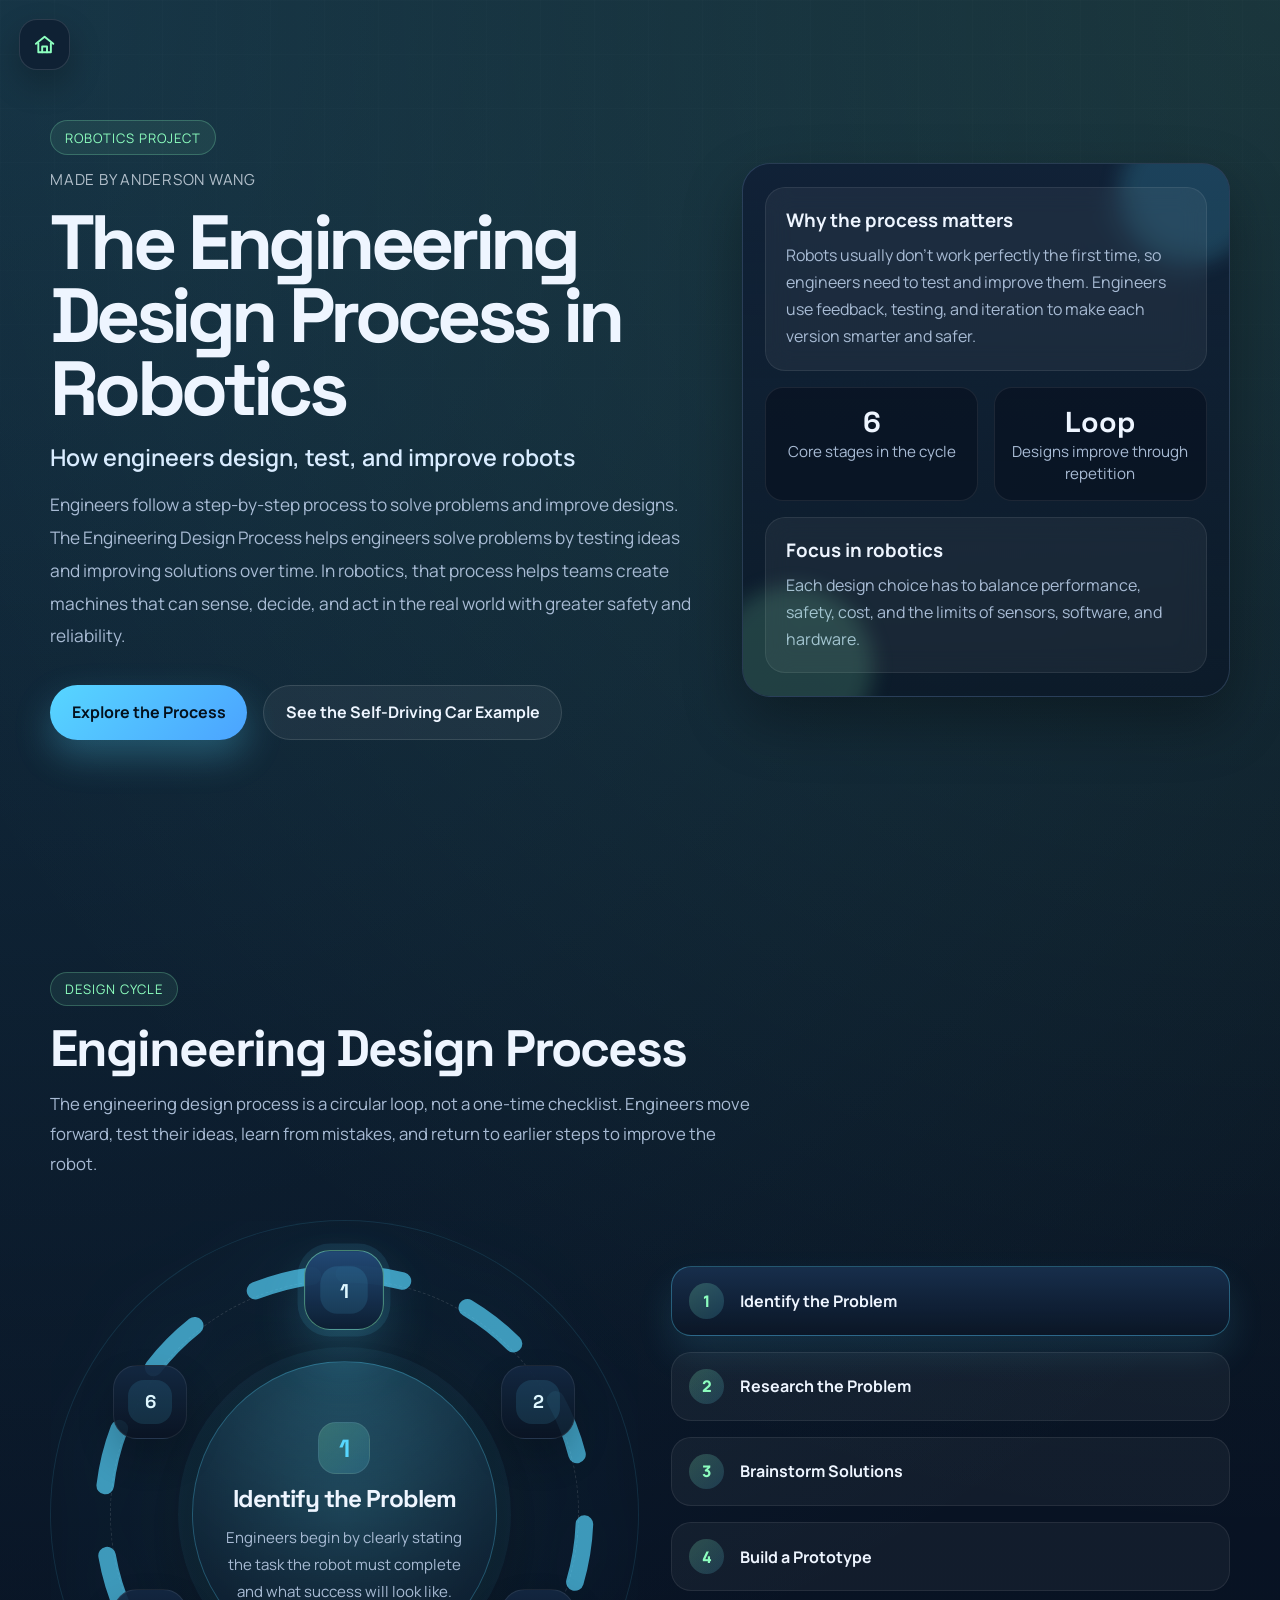
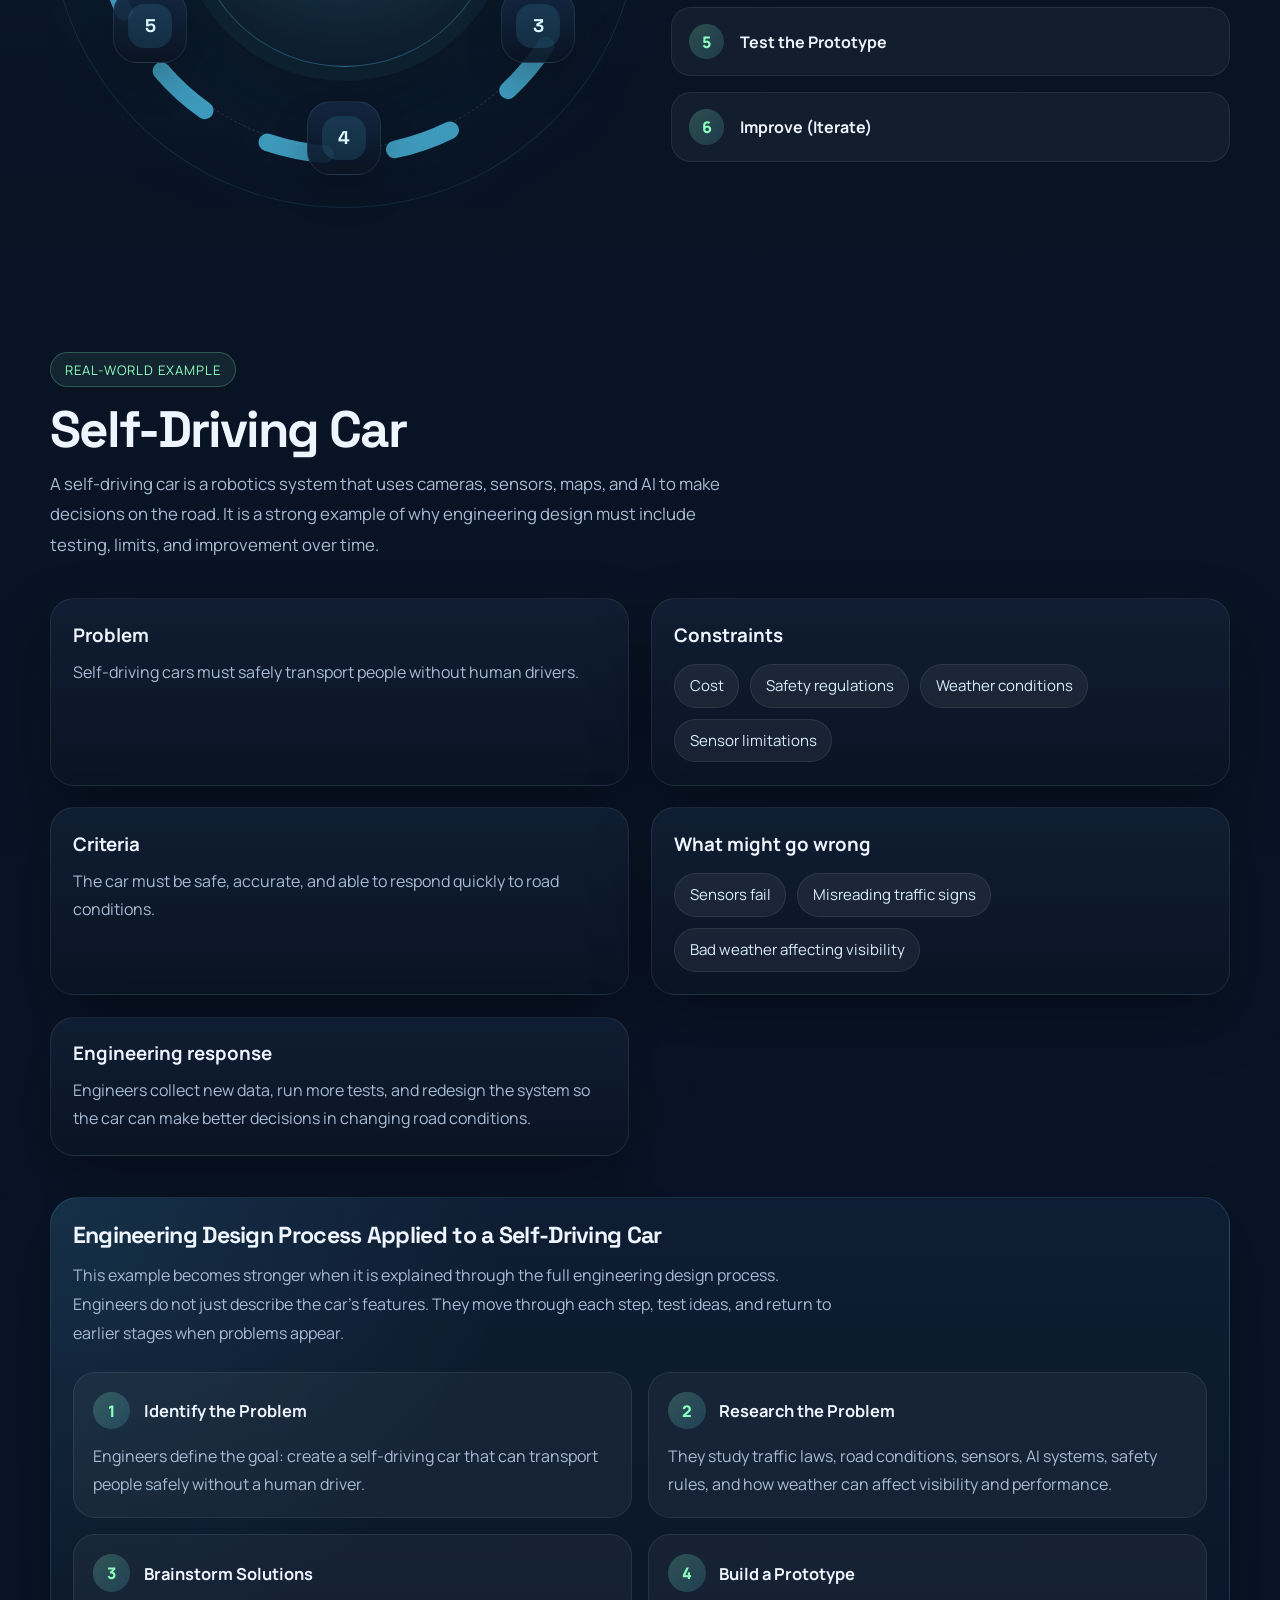
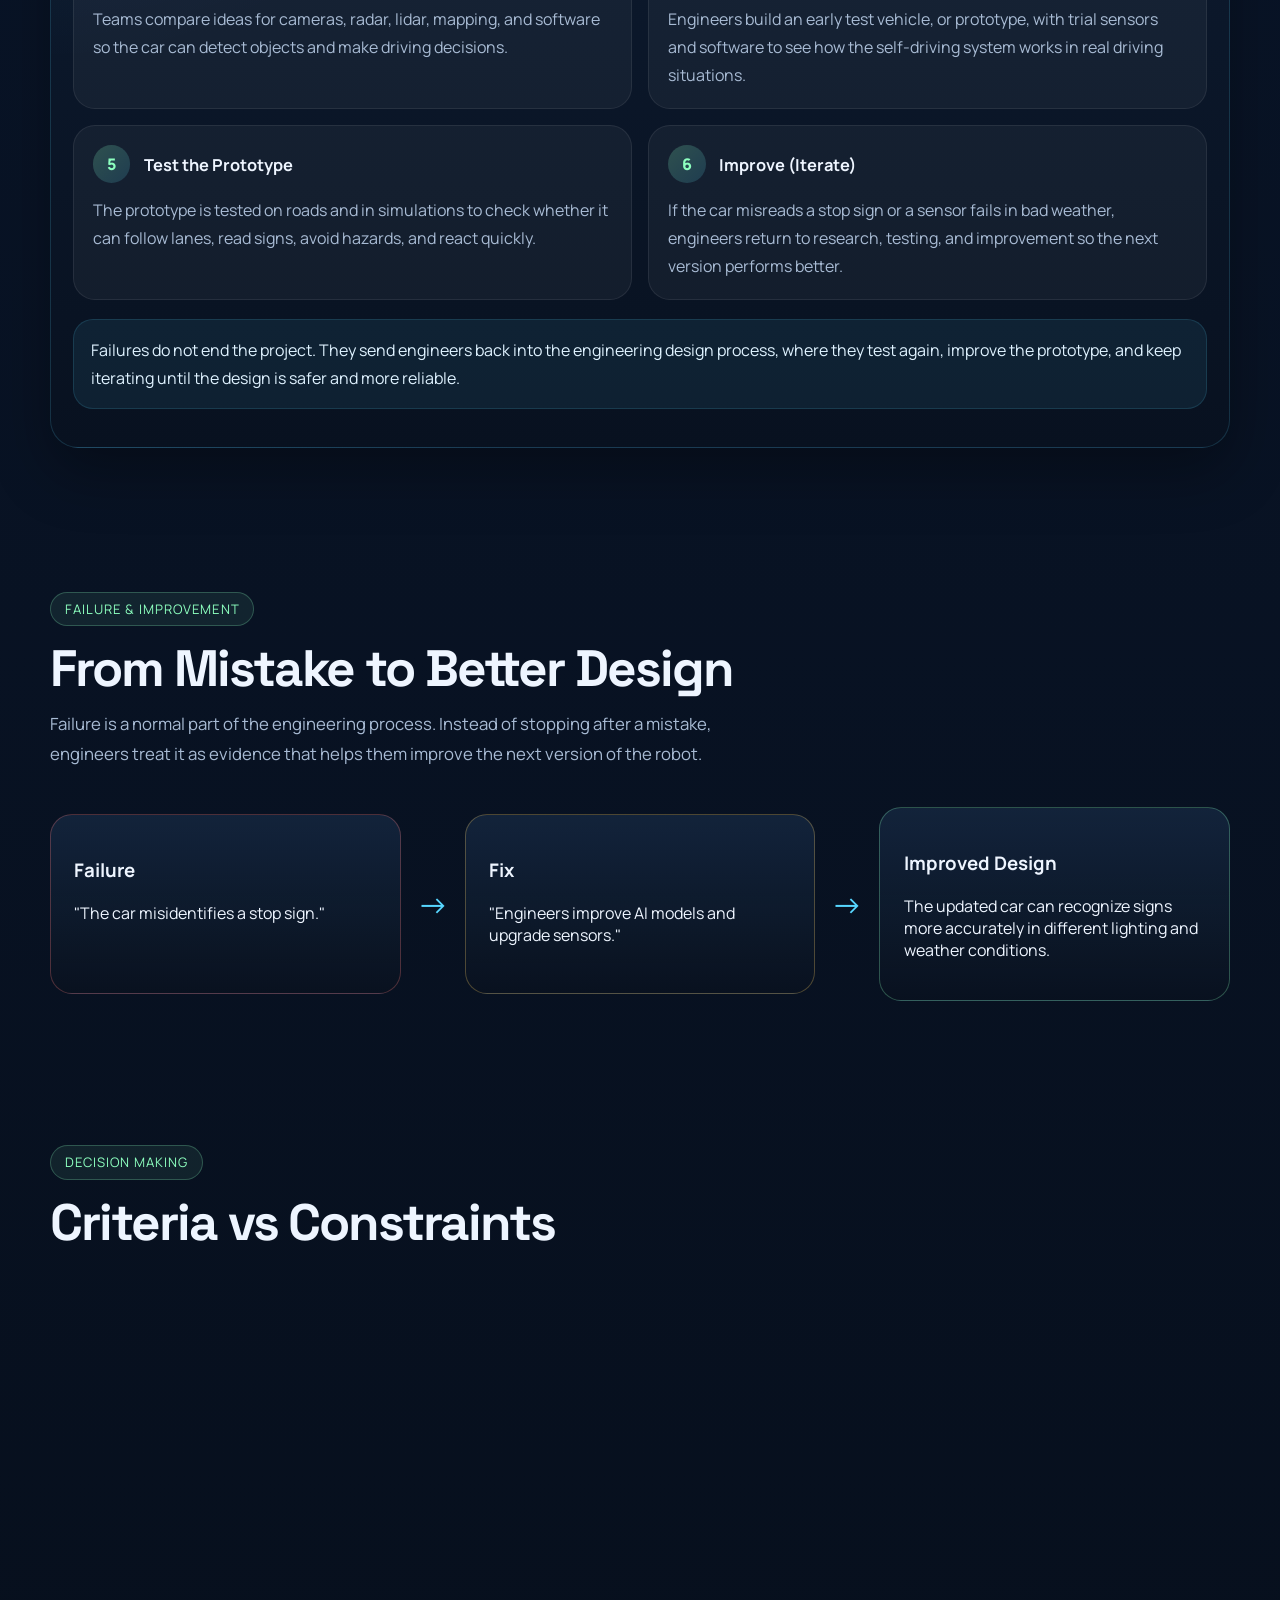
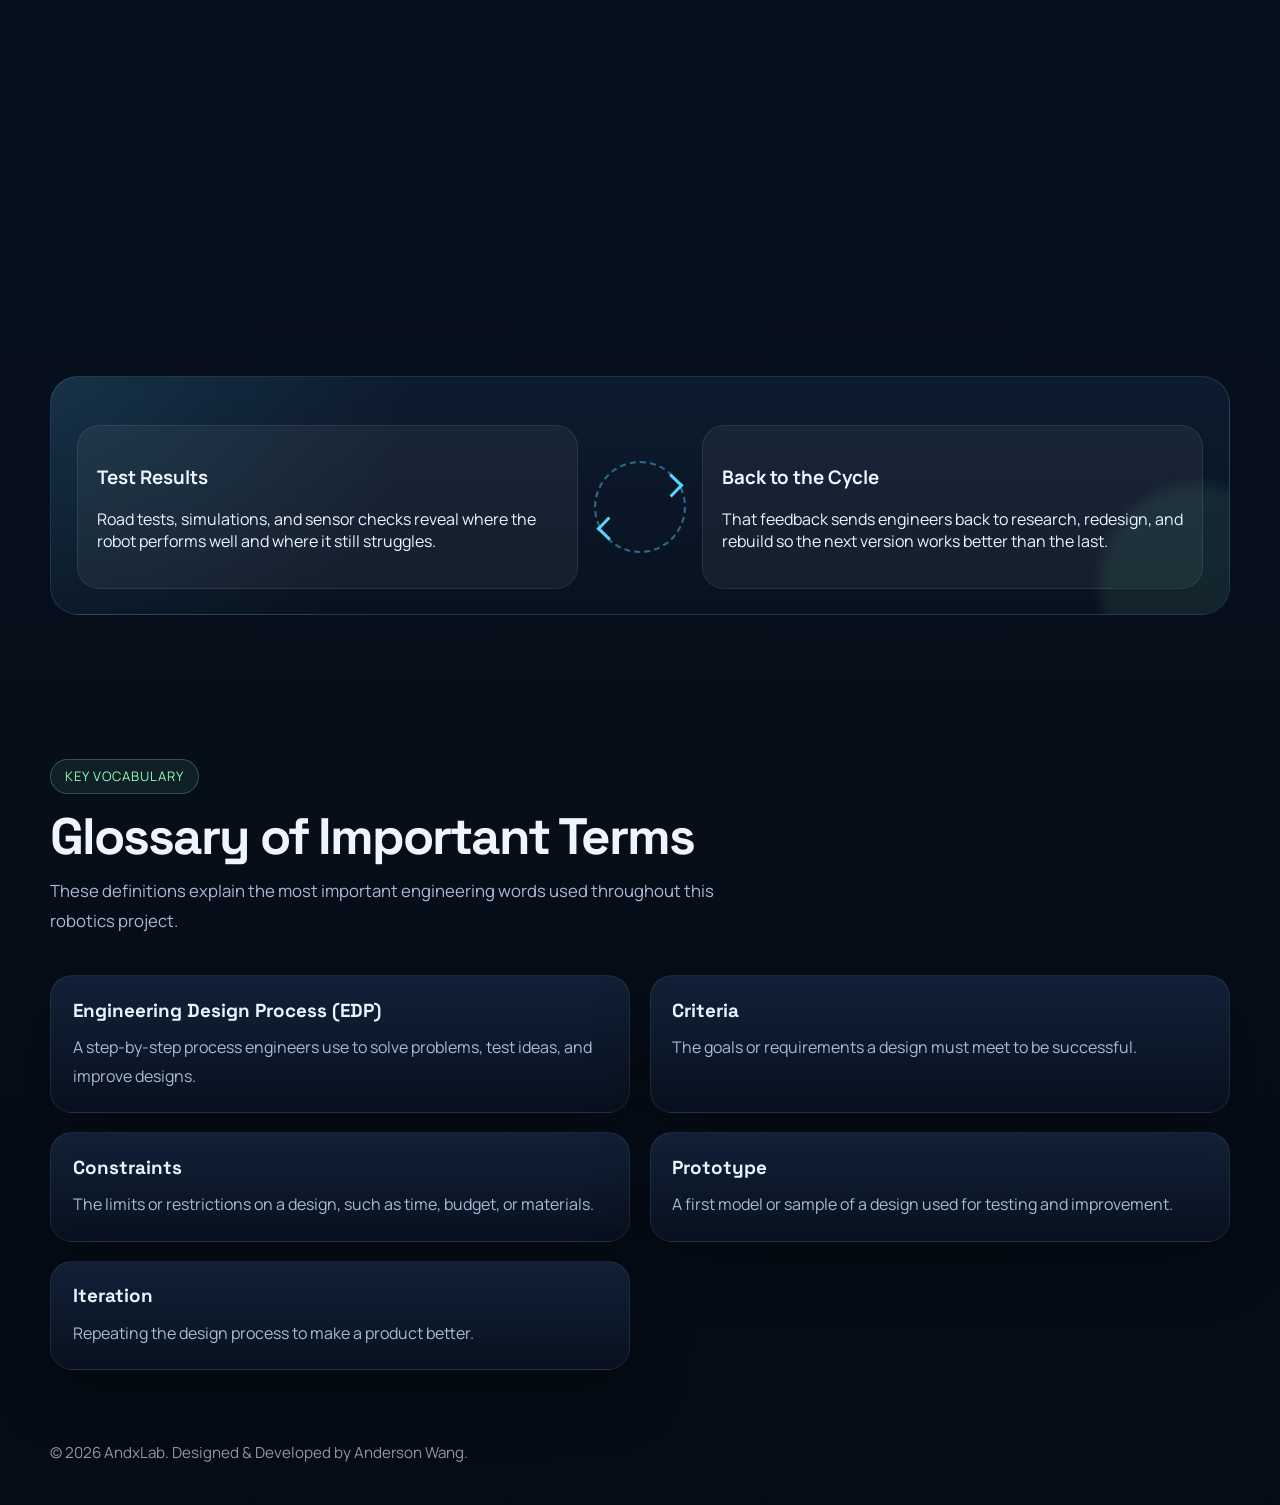
==== edp.html @ 1d2cc7db "Robotics Edp v1 without second page" ====
<!doctype html>
<html lang="en">
  <head>
    <meta charset="UTF-8" />
    <meta name="viewport" content="width=device-width, initial-scale=1.0" />
    <title>The Engineering Design Process in Robotics</title>
    <link rel="preconnect" href="https://fonts.googleapis.com" />
    <link rel="preconnect" href="https://fonts.gstatic.com" crossorigin />
    <link
      href="https://fonts.googleapis.com/css2?family=Manrope:wght@400;500;600;700;800&family=Space+Grotesk:wght@500;700&display=swap"
      rel="stylesheet"
    />
    <link rel="stylesheet" href="style.css" />

  </head>
  <body>
    <a class="page-home-button" href="index.html" aria-label="Back to homepage">
      <svg viewBox="0 0 24 24" aria-hidden="true">
        <path d="M3 11.2 12 4l9 7.2" />
        <path d="M5.5 10.5V20h13v-9.5" />
        <path d="M9.5 20v-6h5v6" />
      </svg>
    </a>

    <div class="cursor-reticle" aria-hidden="true">
      <svg viewBox="0 0 84 84">
        <path class="reticle-shape" d="M25 11 L14 19 L14 31" />
        <path class="reticle-shape" d="M59 11 L70 19 L70 31" />
        <path class="reticle-shape" d="M25 73 L14 65 L14 53" />
        <path class="reticle-shape" d="M59 73 L70 65 L70 53" />
        <circle class="reticle-dot" cx="42" cy="42" r="3.5" />
      </svg>
    </div>
    <div
      class="particle-overlay"
      id="particle-overlay"
      aria-hidden="true"
    ></div>
    <main>
      <section class="hero">
        <div class="hero-grid">
          <div class="hero-copy reveal">
            <span class="section-tag">Robotics Project</span>
            <span class="hero-credit">Made by Anderson Wang</span>
            <h1 class="hero-title">
              The Engineering Design Process in Robotics
            </h1>
            <div class="hero-subtitle">
              How engineers design, test, and improve robots
            </div>
            <p>
              Engineers follow a step-by-step process to solve problems and
              improve designs. The Engineering Design Process helps engineers
              solve problems by testing ideas and improving solutions over time.
              In robotics, that process helps teams create machines that can
              sense, decide, and act in the real world with greater safety and
              reliability.
            </p>
            <div class="hero-actions">
              <a class="button button-primary" href="#process"
                >Explore the Process</a
              >
              <a class="button button-secondary" href="#example"
                >See the Self-Driving Car Example</a
              >
            </div>
          </div>

          <div class="hero-panel reveal">
            <div class="mini-dashboard">
              <div class="dashboard-card">
                <h3>Why the process matters</h3>
                <p>
                  Robots usually don't work perfectly the first time, so
                  engineers need to test and improve them. Engineers use
                  feedback, testing, and iteration to make each version smarter
                  and safer.
                </p>
              </div>
              <div class="dashboard-metrics">
                <div class="metric">
                  <strong>6</strong>
                  <span>Core stages in the cycle</span>
                </div>
                <div class="metric">
                  <strong>Loop</strong>
                  <span>Designs improve through repetition</span>
                </div>
              </div>
              <div class="dashboard-card">
                <h3>Focus in robotics</h3>
                <p>
                  Each design choice has to balance performance, safety, cost,
                  and the limits of sensors, software, and hardware.
                </p>
              </div>
            </div>
          </div>
        </div>
      </section>

      <section id="process">
        <span class="section-tag reveal">Design Cycle</span>
        <h2 class="section-heading reveal">Engineering Design Process</h2>
        <p class="section-copy reveal">
          The engineering design process is a circular loop, not a one-time
          checklist. Engineers move forward, test their ideas, learn from
          mistakes, and return to earlier steps to improve the robot.
        </p>

        <div class="process-layout">
          <div class="cycle-shell reveal">
            <svg class="loop-svg" viewBox="0 0 100 100" aria-hidden="true">
              <path d="M50,9 A41,41 0 1,1 49.9,9"></path>
            </svg>

            <div class="cycle-center">
              <div class="cycle-center-content">
                <div class="center-step-num" id="center-step-num">1</div>
                <h3 class="center-step-title" id="center-step-title">
                  Identify the Problem
                </h3>
                <p class="center-step-copy" id="center-step-copy">
                  Engineers begin by clearly stating the task the robot must
                  complete and what success will look like.
                </p>
              </div>
            </div>

            <article
              class="cycle-step active"
              data-step-orbit="1"
              style="--angle: 0deg"
            >
              <div class="icon">1</div>
            </article>

            <article
              class="cycle-step"
              data-step-orbit="2"
              style="--angle: 60deg"
            >
              <div class="icon">2</div>
            </article>

            <article
              class="cycle-step"
              data-step-orbit="3"
              style="--angle: 120deg"
            >
              <div class="icon">3</div>
            </article>

            <article
              class="cycle-step"
              data-step-orbit="4"
              style="--angle: 180deg"
            >
              <div class="icon">4</div>
            </article>

            <article
              class="cycle-step"
              data-step-orbit="5"
              style="--angle: 240deg"
            >
              <div class="icon">5</div>
            </article>

            <article
              class="cycle-step"
              data-step-orbit="6"
              style="--angle: 300deg"
            >
              <div class="icon">6</div>
            </article>
          </div>

          <div class="step-list">
            <button class="step-row reveal active" type="button" data-step="1">
              <div class="step-number">1</div>
              <div>
                <h4>Identify the Problem</h4>
              </div>
            </button>
            <button class="step-row reveal" type="button" data-step="2">
              <div class="step-number">2</div>
              <div>
                <h4>Research the Problem</h4>
              </div>
            </button>
            <button class="step-row reveal" type="button" data-step="3">
              <div class="step-number">3</div>
              <div>
                <h4>Brainstorm Solutions</h4>
              </div>
            </button>
            <button class="step-row reveal" type="button" data-step="4">
              <div class="step-number">4</div>
              <div>
                <h4>Build a Prototype</h4>
              </div>
            </button>
            <button class="step-row reveal" type="button" data-step="5">
              <div class="step-number">5</div>
              <div>
                <h4>Test the Prototype</h4>
              </div>
            </button>
            <button class="step-row reveal" type="button" data-step="6">
              <div class="step-number">6</div>
              <div>
                <h4>Improve (Iterate)</h4>
              </div>
            </button>
          </div>
        </div>
      </section>

      <section id="example">
        <span class="section-tag reveal">Real-World Example</span>
        <h2 class="section-heading reveal">Self-Driving Car</h2>
        <p class="section-copy reveal">
          A self-driving car is a robotics system that uses cameras, sensors,
          maps, and AI to make decisions on the road. It is a strong example of
          why engineering design must include testing, limits, and improvement
          over time.
        </p>

        <div class="cards-grid">
          <article class="card reveal">
            <h3>Problem</h3>
            <p>
              Self-driving cars must safely transport people without human
              drivers.
            </p>
          </article>

          <article class="card reveal">
            <h3>Constraints</h3>
            <div class="chip-list">
              <span class="chip">Cost</span>
              <span class="chip">Safety regulations</span>
              <span class="chip">Weather conditions</span>
              <span class="chip">Sensor limitations</span>
            </div>
          </article>

          <article class="card reveal">
            <h3>Criteria</h3>
            <p>
              The car must be safe, accurate, and able to respond quickly to
              road conditions.
            </p>
          </article>

          <article class="card reveal">
            <h3>What might go wrong</h3>
            <div class="chip-list">
              <span class="chip">Sensors fail</span>
              <span class="chip">Misreading traffic signs</span>
              <span class="chip">Bad weather affecting visibility</span>
            </div>
          </article>

          <article class="card reveal">
            <h3>Engineering response</h3>
            <p>
              Engineers collect new data, run more tests, and redesign the
              system so the car can make better decisions in changing road
              conditions.
            </p>
          </article>
        </div>

        <div class="applied-process reveal">
          <div class="applied-process-header">
            <h3>Engineering Design Process Applied to a Self-Driving Car</h3>
            <p>
              This example becomes stronger when it is explained through the
              full engineering design process. Engineers do not just describe
              the car's features. They move through each step, test ideas, and
              return to earlier stages when problems appear.
            </p>
          </div>

          <div class="applied-grid">
            <article class="applied-step reveal">
              <div class="applied-step-top">
                <span class="applied-step-number">1</span>
                <h4>Identify the Problem</h4>
              </div>
              <p>
                Engineers define the goal: create a self-driving car that can
                transport people safely without a human driver.
              </p>
            </article>

            <article class="applied-step reveal">
              <div class="applied-step-top">
                <span class="applied-step-number">2</span>
                <h4>Research the Problem</h4>
              </div>
              <p>
                They study traffic laws, road conditions, sensors, AI systems,
                safety rules, and how weather can affect visibility and
                performance.
              </p>
            </article>

            <article class="applied-step reveal">
              <div class="applied-step-top">
                <span class="applied-step-number">3</span>
                <h4>Brainstorm Solutions</h4>
              </div>
              <p>
                Teams compare ideas for cameras, radar, lidar, mapping, and
                software so the car can detect objects and make driving
                decisions.
              </p>
            </article>

            <article class="applied-step reveal">
              <div class="applied-step-top">
                <span class="applied-step-number">4</span>
                <h4>Build a Prototype</h4>
              </div>
              <p>
                Engineers build an early test vehicle, or prototype, with trial
                sensors and software to see how the self-driving system works in
                real driving situations.
              </p>
            </article>

            <article class="applied-step reveal">
              <div class="applied-step-top">
                <span class="applied-step-number">5</span>
                <h4>Test the Prototype</h4>
              </div>
              <p>
                The prototype is tested on roads and in simulations to check
                whether it can follow lanes, read signs, avoid hazards, and
                react quickly.
              </p>
            </article>

            <article class="applied-step reveal">
              <div class="applied-step-top">
                <span class="applied-step-number">6</span>
                <h4>Improve (Iterate)</h4>
              </div>
              <p>
                If the car misreads a stop sign or a sensor fails in bad
                weather, engineers return to research, testing, and improvement
                so the next version performs better.
              </p>
            </article>
          </div>

          <p class="applied-note reveal">
            Failures do not end the project. They send engineers back into the
            engineering design process, where they test again, improve the
            prototype, and keep iterating until the design is safer and more
            reliable.
          </p>
        </div>
      </section>

      <section id="failure">
        <span class="section-tag reveal">Failure & Improvement</span>
        <h2 class="section-heading reveal">From Mistake to Better Design</h2>
        <p class="section-copy reveal">
          Failure is a normal part of the engineering process. Instead of
          stopping after a mistake, engineers treat it as evidence that helps
          them improve the next version of the robot.
        </p>

        <div class="flow-wrapper">
          <article class="flow-card failure reveal">
            <h3>Failure</h3>
            <p>"The car misidentifies a stop sign."</p>
          </article>
          <div class="flow-arrow reveal">&rarr;</div>
          <article class="flow-card fix reveal">
            <h3>Fix</h3>
            <p>"Engineers improve AI models and upgrade sensors."</p>
          </article>
          <div class="flow-arrow reveal">&rarr;</div>
          <article class="flow-card improved reveal">
            <h3>Improved Design</h3>
            <p>
              The updated car can recognize signs more accurately in different
              lighting and weather conditions.
            </p>
          </article>
        </div>
      </section>

      <section id="compare">
        <span class="section-tag reveal">Decision Making</span>
        <h2 class="section-heading reveal">Criteria vs Constraints</h2>
        <p class="section-copy reveal">
          Engineers judge a robotics design in two ways: what it should achieve,
          and what limits it must work within. Both guide the final solution.
        </p>

        <div class="chart reveal">
          <div class="chart-grid">
            <div class="chart-column criteria">
              <h3>Criteria</h3>
              <ul>
                <li>Safe</li>
                <li>Accurate</li>
                <li>Fast response</li>
                <li>Reliable</li>
              </ul>
            </div>
            <div class="chart-column constraints">
              <h3>Constraints</h3>
              <ul>
                <li>Budget</li>
                <li>Time</li>
                <li>Technology limits</li>
                <li>Laws</li>
              </ul>
            </div>
          </div>
        </div>
      </section>

      <section id="feedback">
        <span class="section-tag reveal">Feedback Loop</span>
        <h2 class="section-heading reveal">Iteration Makes Robotics Better</h2>
        <p class="section-copy reveal">
          Engineers repeat the process to improve designs over time. Every test,
          failure, and fix adds information that feeds back into the design
          cycle and leads to a stronger robotics solution.
        </p>

        <div class="feedback-panel reveal">
          <div class="feedback-visual">
            <div class="feedback-box">
              <h3>Test Results</h3>
              <p>
                Road tests, simulations, and sensor checks reveal where the
                robot performs well and where it still struggles.
              </p>
            </div>
            <div class="feedback-loop" aria-hidden="true"></div>
            <div class="feedback-box">
              <h3>Back to the Cycle</h3>
              <p>
                That feedback sends engineers back to research, redesign, and
                rebuild so the next version works better than the last.
              </p>
            </div>
          </div>
        </div>
      </section>

      <section id="vocabulary">
        <span class="section-tag reveal">Key Vocabulary</span>
        <h2 class="section-heading reveal">Glossary of Important Terms</h2>
        <p class="section-copy reveal">
          These definitions explain the most important engineering words used
          throughout this robotics project.
        </p>

        <div class="vocab-grid">
          <article class="vocab-card reveal">
            <h3>Engineering Design Process (EDP)</h3>
            <p>
              A step-by-step process engineers use to solve problems, test
              ideas, and improve designs.
            </p>
          </article>

          <article class="vocab-card reveal">
            <h3>Criteria</h3>
            <p>
              The goals or requirements a design must meet to be successful.
            </p>
          </article>

          <article class="vocab-card reveal">
            <h3>Constraints</h3>
            <p>
              The limits or restrictions on a design, such as time, budget, or
              materials.
            </p>
          </article>

          <article class="vocab-card reveal">
            <h3>Prototype</h3>
            <p>
              A first model or sample of a design used for testing and
              improvement.
            </p>
          </article>

          <article class="vocab-card reveal">
            <h3>Iteration</h3>
            <p>Repeating the design process to make a product better.</p>
          </article>
        </div>
      </section>
    </main>

    <footer class="reveal">
      &copy; 2026 AndxLab. Designed & Developed by Anderson Wang.
    </footer>

    <script src="script.js"></script>

  </body>
</html>
---- style.css ----
:root {
  --bg: #07111f;
  --bg-soft: #0d1a2d;
  --panel: rgba(14, 28, 48, 0.78);
  --panel-strong: rgba(18, 36, 62, 0.94);
  --line: rgba(162, 201, 255, 0.18);
  --text: #eef5ff;
  --muted: #a8bbd4;
  --accent: #57d6ff;
  --accent-2: #8dffbf;
  --accent-3: #ffd166;
  --danger: #ff7b7b;
  --shadow: 0 24px 60px rgba(0, 0, 0, 0.32);
  --radius: 24px;
  --max-width: 1180px;
}

* {
  box-sizing: border-box;
}

html {
  scroll-behavior: smooth;
}

body {
  margin: 0;
  font-family: "Manrope", sans-serif;
  background:
    radial-gradient(
      circle at top left,
      rgba(87, 214, 255, 0.16),
      transparent 28%
    ),
    radial-gradient(
      circle at top right,
      rgba(141, 255, 191, 0.12),
      transparent 24%
    ),
    linear-gradient(180deg, #07111f 0%, #091427 48%, #050c16 100%);
  color: var(--text);
  overflow-x: hidden;
}

@media (pointer: fine) {
  body,
  a,
  button,
  [role="button"] {
    cursor: none;
  }
}

body::before {
  content: "";
  position: fixed;
  inset: 0;
  pointer-events: none;
  background-image:
    linear-gradient(rgba(255, 255, 255, 0.03) 1px, transparent 1px),
    linear-gradient(90deg, rgba(255, 255, 255, 0.03) 1px, transparent 1px);
  background-size: 54px 54px;
  mask-image: linear-gradient(
    180deg,
    rgba(0, 0, 0, 0.4),
    transparent 85%
  );
}

.cursor-reticle {
  position: fixed;
  top: 0;
  left: 0;
  width: 84px;
  height: 84px;
  pointer-events: none;
  z-index: 20;
  opacity: 0;
  transform: translate3d(-50%, -50%, 0) scale(0.9);
  transition:
    opacity 0.2s ease,
    transform 0.16s ease;
  mix-blend-mode: screen;
  will-change: left, top, transform;
}

.cursor-reticle.visible {
  opacity: 0.9;
}

.cursor-reticle.is-clicked {
  transform: translate3d(-50%, -50%, 0) scale(0.68);
}

.cursor-reticle svg {
  width: 100%;
  height: 100%;
  overflow: visible;
  animation: slowSpin 6.5s linear infinite;
  filter: drop-shadow(0 0 10px rgba(87, 214, 255, 0.28));
}

.cursor-reticle .reticle-shape {
  stroke: rgba(238, 245, 255, 0.9);
  stroke-width: 4;
  fill: none;
  stroke-linecap: square;
}

.cursor-reticle .reticle-dot {
  fill: var(--accent);
}

a {
  color: inherit;
  text-decoration: none;
}

main {
  position: relative;
  z-index: 1;
}

.page-home-button {
  position: fixed;
  top: 1.2rem;
  left: 1.2rem;
  z-index: 15;
  display: grid;
  width: 3.2rem;
  height: 3.2rem;
  place-items: center;
  border: 1px solid rgba(255, 255, 255, 0.12);
  border-radius: 18px;
  background: rgba(14, 28, 48, 0.76);
  box-shadow: 0 14px 32px rgba(0, 0, 0, 0.24);
  backdrop-filter: blur(14px);
  transition:
    transform 0.25s ease,
    border-color 0.25s ease,
    background 0.25s ease;
}

.page-home-button:hover {
  transform: translateY(-3px);
  border-color: rgba(141, 255, 191, 0.34);
  background: rgba(18, 36, 62, 0.92);
}

.page-home-button svg {
  width: 1.45rem;
  height: 1.45rem;
  fill: none;
  stroke: var(--accent-2);
  stroke-width: 2;
  stroke-linecap: round;
  stroke-linejoin: round;
}

section {
  width: min(calc(100% - 2rem), var(--max-width));
  margin: 0 auto;
  padding: 4.5rem 0;
}

.section-tag {
  display: inline-flex;
  align-items: center;
  gap: 0.5rem;
  padding: 0.45rem 0.85rem;
  border: 1px solid rgba(141, 255, 191, 0.24);
  border-radius: 999px;
  color: var(--accent-2);
  font-size: 0.82rem;
  letter-spacing: 0.08em;
  text-transform: uppercase;
  background: rgba(141, 255, 191, 0.08);
}

.hero-credit {
  display: block;
  margin-top: 0.9rem;
  color: rgba(238, 245, 255, 0.72);
  font-size: 0.95rem;
  letter-spacing: 0.05em;
  text-transform: uppercase;
}

.section-heading {
  margin: 1rem 0 0.8rem;
  font-family: "Space Grotesk", sans-serif;
  font-size: clamp(2rem, 4vw, 3.6rem);
  line-height: 1.05;
  letter-spacing: -0.04em;
}

.section-copy {
  max-width: 700px;
  margin: 0;
  color: var(--muted);
  font-size: 1.05rem;
  line-height: 1.8;
}

.hero {
  min-height: 100vh;
  display: grid;
  align-items: center;
  padding-top: 2rem;
}

.hero-grid {
  display: grid;
  grid-template-columns: 1.15fr 0.85fr;
  gap: 2rem;
  align-items: center;
}

.hero-copy p {
  margin: 1rem 0 0;
  max-width: 660px;
  color: var(--muted);
  font-size: 1.08rem;
  line-height: 1.9;
}

.hero-title {
  margin: 1rem 0 0;
  font-family: "Space Grotesk", sans-serif;
  font-size: clamp(2.8rem, 6vw, 5.7rem);
  line-height: 0.95;
  letter-spacing: -0.06em;
}

.hero-subtitle {
  margin-top: 1rem;
  font-size: clamp(1.1rem, 2vw, 1.45rem);
  color: #d9ecff;
  font-weight: 600;
}

.hero-actions {
  display: flex;
  flex-wrap: wrap;
  gap: 1rem;
  margin-top: 2rem;
}

.button {
  display: inline-flex;
  align-items: center;
  justify-content: center;
  gap: 0.5rem;
  padding: 0.95rem 1.35rem;
  border-radius: 999px;
  font-weight: 700;
  transition:
    transform 0.25s ease,
    box-shadow 0.25s ease,
    background 0.25s ease;
}

.button-primary {
  background: linear-gradient(135deg, var(--accent), #4ba3ff);
  color: #04111d;
  box-shadow: 0 16px 36px rgba(87, 214, 255, 0.28);
}

.button-secondary {
  background: rgba(255, 255, 255, 0.05);
  border: 1px solid rgba(255, 255, 255, 0.12);
  color: var(--text);
}

.button:hover {
  transform: translateY(-3px);
}

.particle-overlay {
  position: fixed;
  inset: 0;
  pointer-events: none;
  overflow: hidden;
  z-index: 18;
}

.mascot-particle {
  position: fixed;
  top: 0;
  left: 0;
  pointer-events: none;
  user-select: none;
  will-change: transform, opacity;
  animation: mascotFall var(--fall-duration, 1800ms) ease-in forwards;
  animation-delay: var(--fall-delay, 0ms);
  filter: drop-shadow(0 6px 12px rgba(0, 0, 0, 0.22));
}

.hero-panel {
  position: relative;
  padding: 1.4rem;
  border-radius: 28px;
  border: 1px solid var(--line);
  background: linear-gradient(
    180deg,
    rgba(16, 32, 54, 0.92),
    rgba(10, 22, 38, 0.72)
  );
  box-shadow: var(--shadow);
  overflow: hidden;
}

.hero-panel::before,
.hero-panel::after {
  content: "";
  position: absolute;
  border-radius: 999px;
  filter: blur(10px);
}

.hero-panel::before {
  top: -40px;
  right: -30px;
  width: 140px;
  height: 140px;
  background: rgba(87, 214, 255, 0.18);
}

.hero-panel::after {
  bottom: -50px;
  left: -30px;
  width: 160px;
  height: 160px;
  background: rgba(141, 255, 191, 0.16);
}

.mini-dashboard {
  position: relative;
  display: grid;
  gap: 1rem;
}

.dashboard-card {
  position: relative;
  padding: 1.2rem;
  border-radius: 20px;
  background: rgba(255, 255, 255, 0.05);
  border: 1px solid rgba(255, 255, 255, 0.08);
  backdrop-filter: blur(12px);
}

.dashboard-card h3,
.dashboard-card p {
  margin: 0;
}

.dashboard-card p {
  margin-top: 0.55rem;
  color: var(--muted);
  line-height: 1.7;
}

.dashboard-metrics {
  display: grid;
  grid-template-columns: repeat(2, minmax(0, 1fr));
  gap: 1rem;
}

.metric {
  padding: 1rem;
  border-radius: 18px;
  background: rgba(9, 18, 32, 0.66);
  border: 1px solid rgba(255, 255, 255, 0.08);
  text-align: center;
}

.metric strong {
  display: block;
  font-size: 1.8rem;
  font-family: "Space Grotesk", sans-serif;
}

.metric span {
  color: var(--muted);
  font-size: 0.95rem;
}

.process-layout {
  display: grid;
  grid-template-columns: 1fr 0.95fr;
  gap: 2rem;
  align-items: center;
  margin-top: 2.5rem;
}

.cycle-shell {
  --orbit-radius: 224px;
  position: relative;
  width: min(100%, 620px);
  aspect-ratio: 1 / 1;
  margin: 0 auto;
  border-radius: 50%;
  border: 1px solid rgba(87, 214, 255, 0.12);
  background:
    radial-gradient(
      circle at center,
      rgba(87, 214, 255, 0.14),
      transparent 34%
    ),
    radial-gradient(
      circle at center,
      rgba(141, 255, 191, 0.08),
      transparent 56%
    );
}

.cycle-shell::before {
  content: "";
  position: absolute;
  inset: 10%;
  border-radius: 50%;
  border: 1px dashed rgba(255, 255, 255, 0.12);
  z-index: 0;
}

.cycle-center {
  position: absolute;
  inset: 24%;
  display: grid;
  place-items: center;
  text-align: center;
  border-radius: 50%;
  padding: 1.45rem 1.15rem;
  background: radial-gradient(
    circle at top,
    rgba(87, 214, 255, 0.24),
    rgba(11, 23, 40, 0.94)
  );
  border: 1px solid rgba(87, 214, 255, 0.28);
  box-shadow:
    0 0 0 14px rgba(87, 214, 255, 0.05),
    0 18px 40px rgba(0, 0, 0, 0.2);
  z-index: 1;
}

.cycle-center-content {
  display: grid;
  justify-items: center;
  gap: 0.7rem;
  max-width: 250px;
  opacity: 1;
  transform: translateY(0);
  transition:
    opacity 0.24s ease,
    transform 0.24s ease;
}

.cycle-center.is-switching .cycle-center-content {
  opacity: 0;
  transform: translateY(8px);
}

.center-step-num {
  display: inline-grid;
  place-items: center;
  width: 3.25rem;
  height: 3.25rem;
  border-radius: 18px;
  background: linear-gradient(
    135deg,
    rgba(141, 255, 191, 0.22),
    rgba(87, 214, 255, 0.18)
  );
  border: 1px solid rgba(255, 255, 255, 0.08);
  color: var(--accent);
  font-family: "Space Grotesk", sans-serif;
  font-size: 1.55rem;
  font-weight: 700;
}

.center-step-title {
  margin: 0;
  font-family: "Space Grotesk", sans-serif;
  font-size: clamp(1.16rem, 1.9vw, 1.62rem);
  line-height: 1.18;
  letter-spacing: -0.04em;
}

.center-step-copy {
  margin: 0;
  color: var(--muted);
  font-size: 0.94rem;
  line-height: 1.78;
}

.cycle-step {
  --angle: 0deg;
  position: absolute;
  top: 50%;
  left: 50%;
  width: 74px;
  height: 74px;
  display: grid;
  place-items: center;
  border-radius: 24px;
  z-index: 2;
  transform: translate(-50%, -50%) rotate(var(--angle))
    translateY(calc(-1 * var(--orbit-radius)))
    rotate(calc(-1 * var(--angle)));
  background: linear-gradient(
    180deg,
    rgba(20, 40, 66, 0.92),
    rgba(10, 20, 35, 0.9)
  );
  border: 1px solid rgba(255, 255, 255, 0.08);
  box-shadow: 0 18px 36px rgba(0, 0, 0, 0.2);
  transition:
    transform 0.3s ease,
    border-color 0.3s ease,
    box-shadow 0.3s ease,
    background 0.3s ease;
}

.cycle-step .icon {
  display: inline-grid;
  place-items: center;
  width: 2.75rem;
  height: 2.75rem;
  border-radius: 16px;
  background: rgba(87, 214, 255, 0.12);
  color: #dff7ff;
  font-family: "Space Grotesk", sans-serif;
  font-size: 1.15rem;
  font-weight: 700;
}

.cycle-step.active {
  border-color: rgba(141, 255, 191, 0.45);
  background: linear-gradient(
    180deg,
    rgba(34, 74, 118, 0.98),
    rgba(13, 31, 52, 0.96)
  );
  box-shadow:
    0 0 0 6px rgba(87, 214, 255, 0.1),
    0 22px 50px rgba(87, 214, 255, 0.2);
  transform: translate(-50%, -50%) rotate(var(--angle))
    translateY(calc(-1 * var(--orbit-radius)))
    rotate(calc(-1 * var(--angle))) scale(1.08);
}

.loop-svg {
  position: absolute;
  inset: 0;
  width: 100%;
  height: 100%;
  pointer-events: none;
  z-index: 0;
}

.loop-svg path {
  fill: none;
  stroke: rgba(87, 214, 255, 0.68);
  stroke-width: 3;
  stroke-linecap: round;
  stroke-dasharray: 10 12;
  animation: dash 12s linear infinite;
  filter: drop-shadow(0 0 8px rgba(87, 214, 255, 0.3));
}

.step-list {
  display: grid;
  gap: 1rem;
}

.step-list .step-row {
  display: grid;
  grid-template-columns: auto 1fr;
  gap: 1rem;
  align-items: center;
  padding: 1rem 1.1rem;
  border-radius: 20px;
  background: rgba(255, 255, 255, 0.045);
  border: 1px solid rgba(255, 255, 255, 0.08);
  width: 100%;
  text-align: left;
  color: inherit;
  cursor: pointer;
  transition:
    transform 0.25s ease,
    border-color 0.25s ease,
    background 0.25s ease,
    box-shadow 0.25s ease;
}

.step-list .step-row:hover {
  transform: translateX(8px);
  border-color: rgba(141, 255, 191, 0.28);
  background: rgba(255, 255, 255, 0.075);
}

.step-list button.step-row {
  font: inherit;
  appearance: none;
  outline: none;
}

.step-list .step-row > div:last-child {
  display: flex;
  align-items: center;
  min-height: 100%;
}

.step-list .step-row.active {
  background: linear-gradient(
    180deg,
    rgba(24, 47, 77, 0.96),
    rgba(11, 22, 38, 0.9)
  );
  border-color: rgba(87, 214, 255, 0.34);
  box-shadow: 0 18px 36px rgba(87, 214, 255, 0.12);
}

.step-number {
  display: inline-grid;
  place-items: center;
  width: 2.2rem;
  height: 2.2rem;
  border-radius: 999px;
  background: linear-gradient(
    135deg,
    rgba(141, 255, 191, 0.22),
    rgba(87, 214, 255, 0.16)
  );
  color: var(--accent-2);
  font-weight: 800;
}

.step-row h4,
.step-row p {
  margin: 0;
}

.step-row p {
  margin-top: 0.35rem;
  color: var(--muted);
  line-height: 1.7;
}

.cards-grid {
  display: grid;
  grid-template-columns: repeat(2, minmax(0, 1fr));
  gap: 1.35rem;
  margin-top: 2.4rem;
}

.card {
  padding: 1.4rem;
  border-radius: var(--radius);
  background: linear-gradient(
    180deg,
    rgba(17, 31, 53, 0.88),
    rgba(10, 20, 35, 0.85)
  );
  border: 1px solid rgba(255, 255, 255, 0.08);
  box-shadow: var(--shadow);
  transition:
    transform 0.3s ease,
    border-color 0.3s ease;
}

.card:hover {
  transform: translateY(-6px);
  border-color: rgba(87, 214, 255, 0.26);
}

.card h3,
.card h4,
.card p {
  margin: 0;
}

.card p {
  color: var(--muted);
  line-height: 1.75;
  margin-top: 0.65rem;
}

.chip-list {
  display: flex;
  flex-wrap: wrap;
  gap: 0.7rem;
  margin-top: 1rem;
}

.chip {
  padding: 0.65rem 0.9rem;
  border-radius: 999px;
  background: rgba(255, 255, 255, 0.06);
  border: 1px solid rgba(255, 255, 255, 0.08);
  color: #d9ecff;
  font-size: 0.94rem;
}

.applied-process {
  margin-top: 2.6rem;
  padding: 1.35rem;
  border-radius: 28px;
  border: 1px solid rgba(87, 214, 255, 0.16);
  background:
    radial-gradient(
      circle at top left,
      rgba(87, 214, 255, 0.1),
      transparent 32%
    ),
    linear-gradient(180deg, rgba(15, 30, 52, 0.94), rgba(9, 18, 32, 0.9));
  box-shadow: var(--shadow);
}

.applied-process-header h3,
.applied-process-header p {
  margin: 0;
}

.applied-process-header h3 {
  font-family: "Space Grotesk", sans-serif;
  font-size: 1.45rem;
  letter-spacing: -0.03em;
}

.applied-process-header p {
  margin-top: 0.7rem;
  max-width: 760px;
  color: var(--muted);
  line-height: 1.8;
}

.applied-grid {
  display: grid;
  grid-template-columns: repeat(2, minmax(0, 1fr));
  gap: 1rem;
  margin-top: 1.5rem;
}

.applied-step {
  padding: 1.2rem;
  border-radius: 22px;
  background: rgba(255, 255, 255, 0.045);
  border: 1px solid rgba(255, 255, 255, 0.08);
  transition:
    transform 0.3s ease,
    border-color 0.3s ease,
    background 0.3s ease;
}

.applied-step:hover {
  transform: translateY(-4px);
  border-color: rgba(141, 255, 191, 0.26);
  background: rgba(255, 255, 255, 0.07);
}

.applied-step-top {
  display: flex;
  align-items: center;
  gap: 0.85rem;
}

.applied-step-number {
  display: inline-grid;
  place-items: center;
  width: 2.35rem;
  height: 2.35rem;
  border-radius: 999px;
  background: linear-gradient(
    135deg,
    rgba(141, 255, 191, 0.22),
    rgba(87, 214, 255, 0.16)
  );
  color: var(--accent-2);
  font-weight: 800;
  flex-shrink: 0;
}

.applied-step h4,
.applied-step p {
  margin: 0;
}

.applied-step h4 {
  font-size: 1.03rem;
}

.applied-step p {
  margin-top: 0.8rem;
  color: var(--muted);
  line-height: 1.75;
}

.applied-note {
  margin-top: 1.2rem;
  padding: 1rem 1.1rem;
  border-radius: 20px;
  background: rgba(87, 214, 255, 0.08);
  border: 1px solid rgba(87, 214, 255, 0.14);
  color: #dff2ff;
  line-height: 1.75;
}

.flow-section {
  margin-top: 2.4rem;
  display: grid;
  grid-template-columns: repeat(3, minmax(0, 1fr));
  gap: 1rem;
  align-items: stretch;
}

.flow-card {
  position: relative;
  padding: 1.45rem;
  border-radius: 22px;
  background: linear-gradient(
    180deg,
    rgba(20, 37, 61, 0.92),
    rgba(9, 18, 31, 0.84)
  );
  border: 1px solid rgba(255, 255, 255, 0.08);
  min-height: 180px;
}

.flow-card.failure {
  border-color: rgba(255, 123, 123, 0.28);
}

.flow-card.fix {
  border-color: rgba(255, 209, 102, 0.28);
}

.flow-card.improved {
  border-color: rgba(141, 255, 191, 0.28);
}

.flow-arrow {
  display: grid;
  place-items: center;
  color: var(--accent);
  font-size: 2rem;
  opacity: 0.88;
  animation: pulse 2.8s ease-in-out infinite;
}

.flow-wrapper {
  display: grid;
  grid-template-columns: 1fr auto 1fr auto 1fr;
  gap: 1rem;
  align-items: center;
  margin-top: 2.4rem;
}

.chart {
  margin-top: 2.4rem;
  padding: 1.2rem;
  border-radius: 28px;
  border: 1px solid rgba(255, 255, 255, 0.08);
  background: rgba(255, 255, 255, 0.04);
  overflow: hidden;
}

.chart-grid {
  display: grid;
  grid-template-columns: repeat(2, minmax(0, 1fr));
  gap: 1rem;
}

.chart-column {
  padding: 1.3rem;
  border-radius: 22px;
  min-height: 100%;
  background: linear-gradient(
    180deg,
    rgba(18, 34, 58, 0.94),
    rgba(9, 18, 32, 0.88)
  );
  border: 1px solid rgba(255, 255, 255, 0.08);
}

.chart-column h3 {
  margin: 0 0 1rem;
  font-family: "Space Grotesk", sans-serif;
  font-size: 1.35rem;
}

.chart-column ul {
  margin: 0;
  padding-left: 1.1rem;
  color: var(--muted);
  line-height: 2;
}

.chart-column.criteria h3 {
  color: var(--accent-2);
}

.chart-column.constraints h3 {
  color: var(--accent-3);
}

.vocab-grid {
  display: grid;
  grid-template-columns: repeat(2, minmax(0, 1fr));
  gap: 1.2rem;
  margin-top: 2.4rem;
}

.vocab-card {
  padding: 1.35rem;
  border-radius: 22px;
  background: linear-gradient(
    180deg,
    rgba(18, 34, 58, 0.94),
    rgba(9, 18, 32, 0.88)
  );
  border: 1px solid rgba(255, 255, 255, 0.08);
  box-shadow: var(--shadow);
  transition:
    transform 0.3s ease,
    border-color 0.3s ease;
}

.vocab-card:hover {
  transform: translateY(-6px);
  border-color: rgba(141, 255, 191, 0.26);
}

.vocab-card h3,
.vocab-card p {
  margin: 0;
}

.vocab-card h3 {
  font-family: "Space Grotesk", sans-serif;
  font-size: 1.18rem;
  color: #eaf4ff;
}

.vocab-card p {
  margin-top: 0.65rem;
  color: var(--muted);
  line-height: 1.8;
}

.feedback-panel {
  position: relative;
  margin-top: 2.4rem;
  padding: 1.6rem;
  border-radius: 28px;
  border: 1px solid rgba(87, 214, 255, 0.18);
  background:
    radial-gradient(
      circle at top left,
      rgba(87, 214, 255, 0.12),
      transparent 30%
    ),
    linear-gradient(180deg, rgba(14, 29, 49, 0.94), rgba(9, 18, 32, 0.9));
  overflow: hidden;
}

.feedback-panel::after {
  content: "";
  position: absolute;
  inset: auto -70px -70px auto;
  width: 200px;
  height: 200px;
  border-radius: 50%;
  background: rgba(141, 255, 191, 0.08);
  filter: blur(6px);
}

.feedback-visual {
  display: grid;
  grid-template-columns: 1fr auto 1fr;
  gap: 1rem;
  align-items: center;
  margin-top: 1.4rem;
}

.feedback-box {
  padding: 1.2rem;
  border-radius: 22px;
  background: rgba(255, 255, 255, 0.05);
  border: 1px solid rgba(255, 255, 255, 0.08);
  min-height: 120px;
}

.feedback-loop {
  position: relative;
  width: 92px;
  height: 92px;
  border-radius: 50%;
  border: 2px dashed rgba(87, 214, 255, 0.45);
  animation: spin 12s linear infinite;
}

.feedback-loop::before,
.feedback-loop::after {
  content: "";
  position: absolute;
  width: 14px;
  height: 14px;
  border-top: 3px solid var(--accent);
  border-right: 3px solid var(--accent);
  right: 4px;
}

.feedback-loop::before {
  top: 14px;
  transform: rotate(44deg);
}

.feedback-loop::after {
  bottom: 14px;
  left: 4px;
  right: auto;
  transform: rotate(224deg);
}

.reveal {
  opacity: 0;
  transform: translateY(28px);
  transition:
    opacity 0.8s ease,
    transform 0.8s ease;
}

.reveal.visible {
  opacity: 1;
  transform: translateY(0);
}

footer {
  width: min(calc(100% - 2rem), var(--max-width));
  margin: 0 auto;
  padding: 0 0 2.6rem;
  color: rgba(238, 245, 255, 0.6);
  font-size: 0.95rem;
}

@keyframes dash {
  to {
    stroke-dashoffset: -180;
  }
}

@keyframes pulse {
  0%,
  100% {
    transform: scale(1);
    opacity: 0.7;
  }
  50% {
    transform: scale(1.08);
    opacity: 1;
  }
}

@keyframes spin {
  to {
    transform: rotate(360deg);
  }
}

@keyframes slowSpin {
  to {
    transform: rotate(360deg);
  }
}

@keyframes mascotFall {
  0% {
    opacity: 0;
    transform: translate3d(0, -8px, 0) rotate(0deg) scale(0.92);
  }
  10% {
    opacity: 1;
  }
  100% {
    opacity: 0;
    transform: translate3d(
        var(--drift-x, 0px),
        var(--fall-distance, 340px),
        0
      )
      rotate(var(--rotate-end, 180deg)) scale(1);
  }
}

@media (max-width: 1100px) {
  .hero-grid,
  .process-layout,
  .cards-grid,
  .chart-grid {
    grid-template-columns: 1fr;
  }

  .flow-wrapper,
  .feedback-visual {
    grid-template-columns: 1fr;
  }

  .flow-arrow {
    transform: rotate(90deg);
  }

  .cycle-step {
    width: 68px;
    height: 68px;
  }
}

@media (max-width: 760px) {
  section {
    padding: 3.5rem 0;
  }

  .hero {
    min-height: auto;
  }

  .hero-actions {
    flex-direction: column;
    align-items: stretch;
  }

  .dashboard-metrics {
    grid-template-columns: 1fr;
  }

  .applied-grid,
  .vocab-grid {
    grid-template-columns: 1fr;
  }

  .cycle-shell {
    --orbit-radius: 168px;
    width: min(100%, 420px);
  }

  .cycle-center {
    inset: 28%;
  }

  .cycle-step {
    width: 58px;
    height: 58px;
    transform: translate(-50%, -50%) rotate(var(--angle))
      translateY(calc(-1 * var(--orbit-radius)))
      rotate(calc(-1 * var(--angle)));
  }

  .cycle-step .icon {
    width: 2.3rem;
    height: 2.3rem;
    font-size: 1rem;
  }

  .center-step-title {
    font-size: 1.2rem;
  }

  .center-step-copy {
    font-size: 0.88rem;
  }

  .chart {
    padding: 0.9rem;
  }
}

@media (max-width: 520px) {
  .section-heading {
    font-size: 2rem;
  }

  .hero-title {
    font-size: 2.8rem;
  }

  .cycle-shell {
    --orbit-radius: 132px;
    width: 100%;
    aspect-ratio: 1 / 1;
    border-radius: 28px;
    background: rgba(255, 255, 255, 0.03);
  }

  .cycle-center {
    inset: 24%;
    padding: 1rem 0.85rem;
  }

  .cycle-step {
    width: 50px;
    height: 50px;
  }

  .cycle-step .icon {
    width: 2rem;
    height: 2rem;
    font-size: 0.92rem;
  }

  .center-step-num {
    width: 2.7rem;
    height: 2.7rem;
    font-size: 1.3rem;
  }

  .center-step-title {
    font-size: 1rem;
  }

  .center-step-copy {
    font-size: 0.82rem;
    line-height: 1.65;
  }
}

@media (pointer: coarse) {
  .cursor-reticle {
    display: none;
  }
}

.home-page {
  min-height: 100vh;
}

.home-main {
  min-height: 100vh;
  display: grid;
  place-items: center;
  padding: 2rem;
}

.home-hero {
  width: min(100%, 820px);
  padding: clamp(2rem, 6vw, 4rem);
  text-align: center;
  border: 1px solid var(--line);
  border-radius: 32px;
  background:
    radial-gradient(
      circle at top left,
      rgba(87, 214, 255, 0.16),
      transparent 34%
    ),
    radial-gradient(
      circle at bottom right,
      rgba(141, 255, 191, 0.12),
      transparent 30%
    ),
    linear-gradient(180deg, rgba(16, 32, 54, 0.92), rgba(10, 22, 38, 0.78));
  box-shadow: var(--shadow);
}

.home-title {
  margin: 1rem 0 0;
  font-family: "Space Grotesk", sans-serif;
  font-size: clamp(2.5rem, 8vw, 5rem);
  line-height: 0.95;
  letter-spacing: -0.06em;
}

.home-copy {
  max-width: 620px;
  margin: 1.2rem auto 0;
  color: var(--muted);
  font-size: 1.08rem;
  line-height: 1.8;
}

.home-actions {
  display: grid;
  grid-template-columns: repeat(2, minmax(0, 1fr));
  gap: 1rem;
  margin-top: 2.3rem;
}

.home-button {
  display: grid;
  min-height: 112px;
  place-items: center;
  padding: 1.2rem;
  border: 0;
  border-radius: 24px;
  font: inherit;
  font-weight: 800;
  line-height: 1.35;
  text-align: center;
  transition:
    transform 0.25s ease,
    border-color 0.25s ease,
    box-shadow 0.25s ease,
    background 0.25s ease;
}

.home-button:hover {
  transform: translateY(-5px);
}

.home-button-primary {
  color: #04111d;
  background: linear-gradient(135deg, var(--accent), #4ba3ff);
  box-shadow: 0 18px 42px rgba(87, 214, 255, 0.24);
}

.home-button-secondary {
  color: var(--text);
  border: 1px solid rgba(255, 255, 255, 0.12);
  background: rgba(255, 255, 255, 0.055);
}

.home-button-secondary:hover {
  border-color: rgba(141, 255, 191, 0.28);
  background: rgba(255, 255, 255, 0.085);
}

@media (max-width: 680px) {
  .home-main {
    padding: 1rem;
  }

  .home-actions {
    grid-template-columns: 1fr;
  }
}
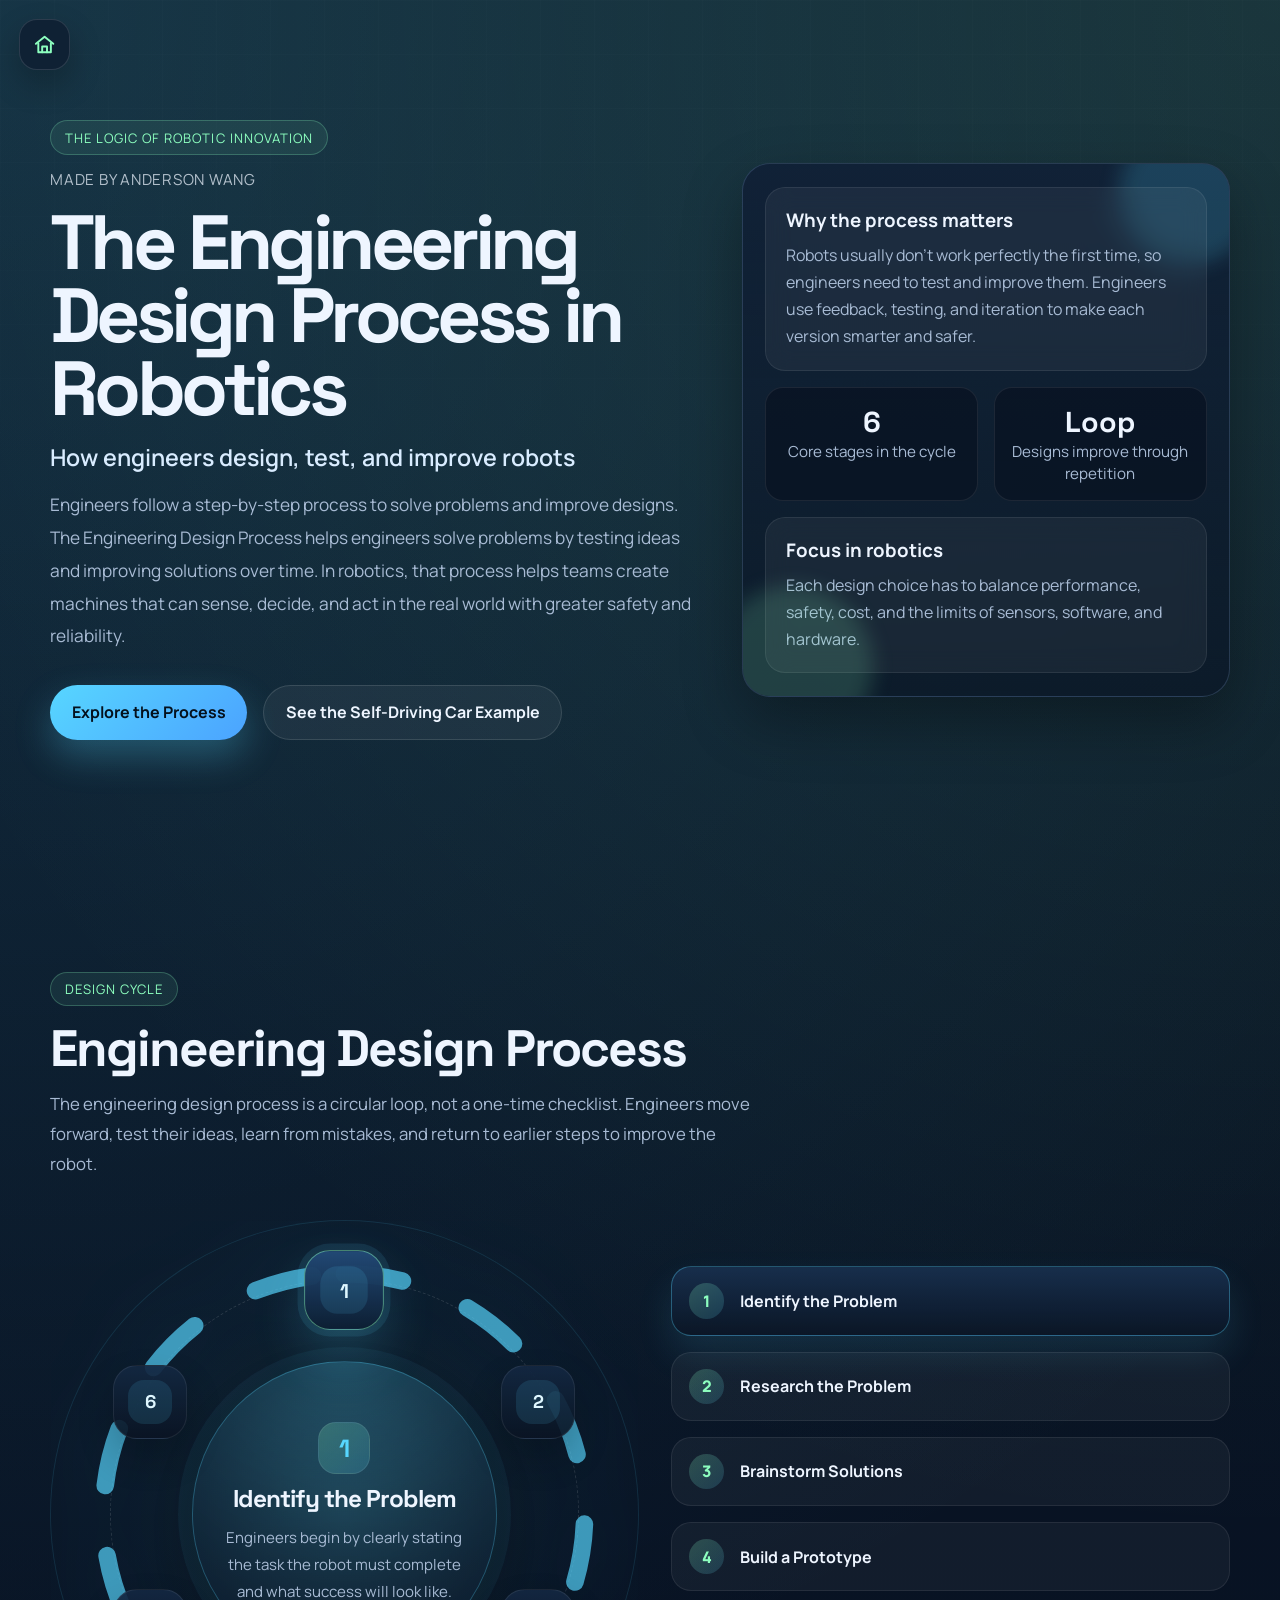
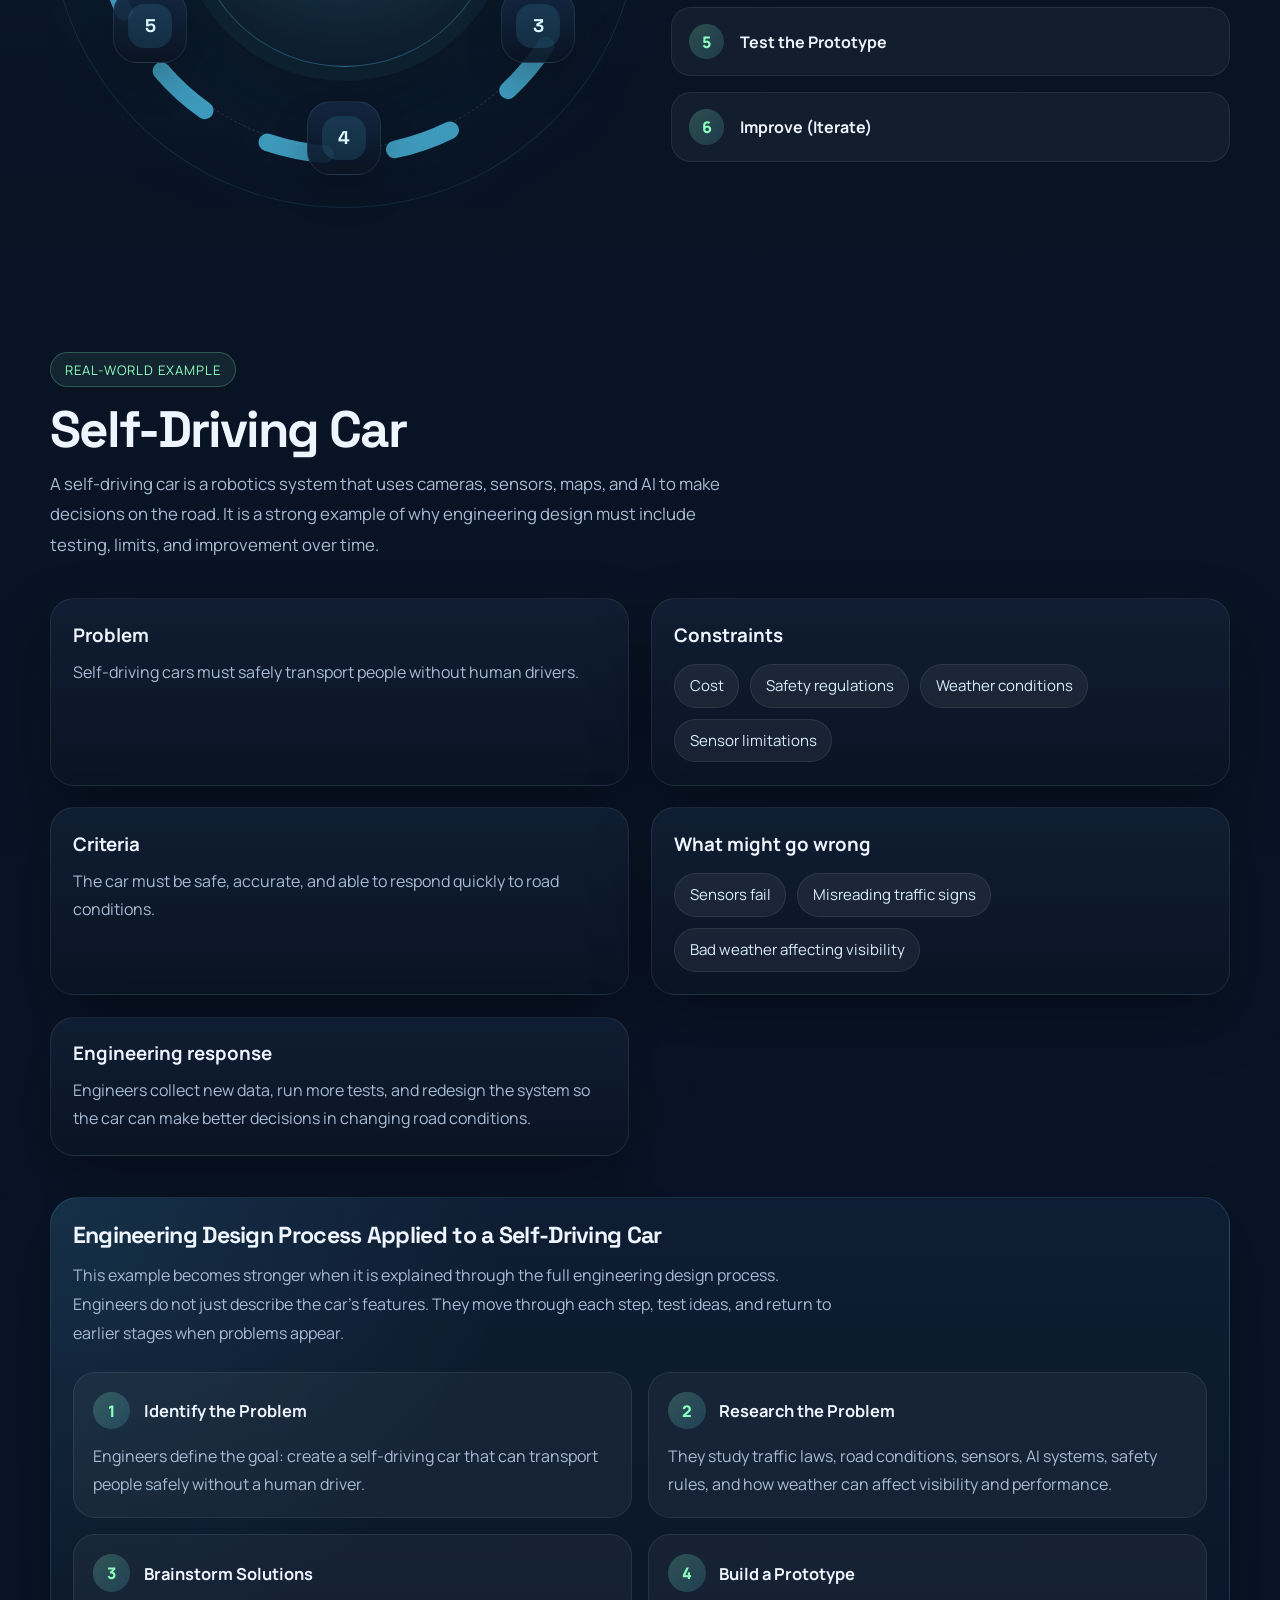
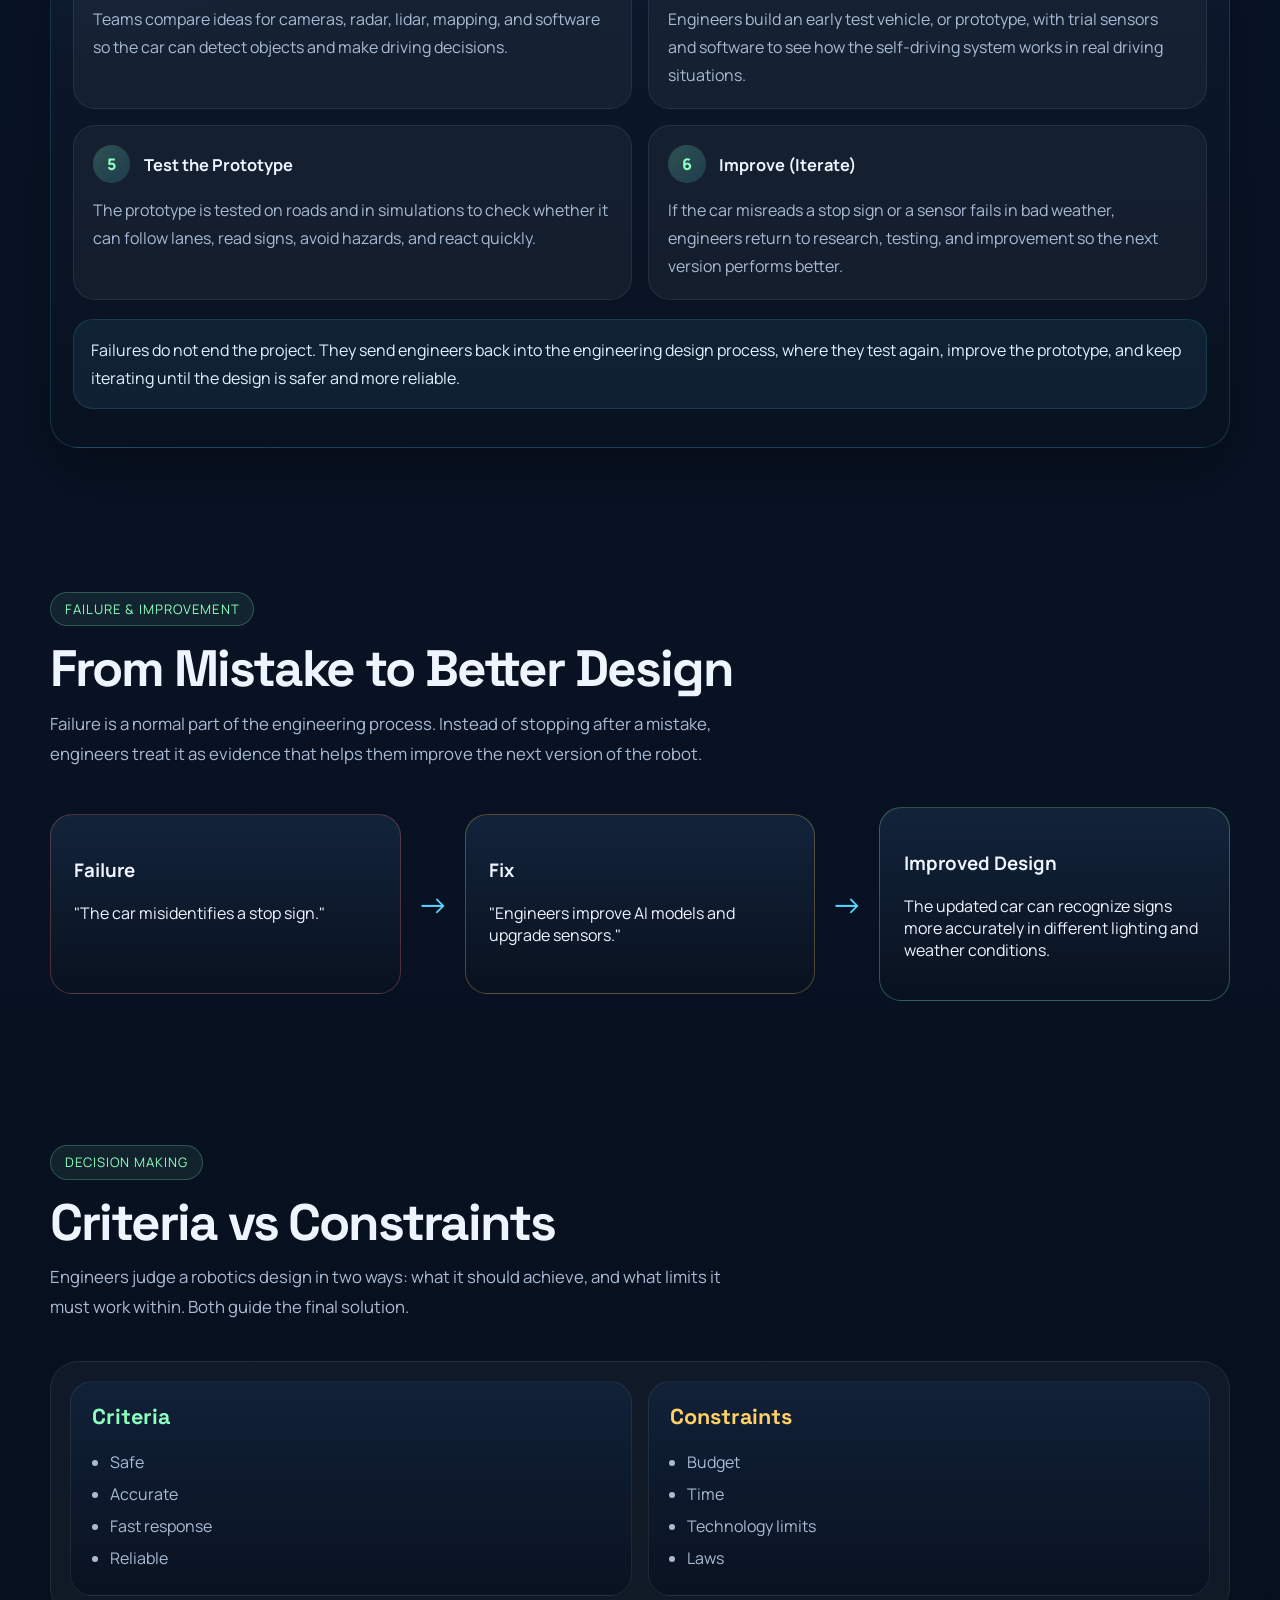
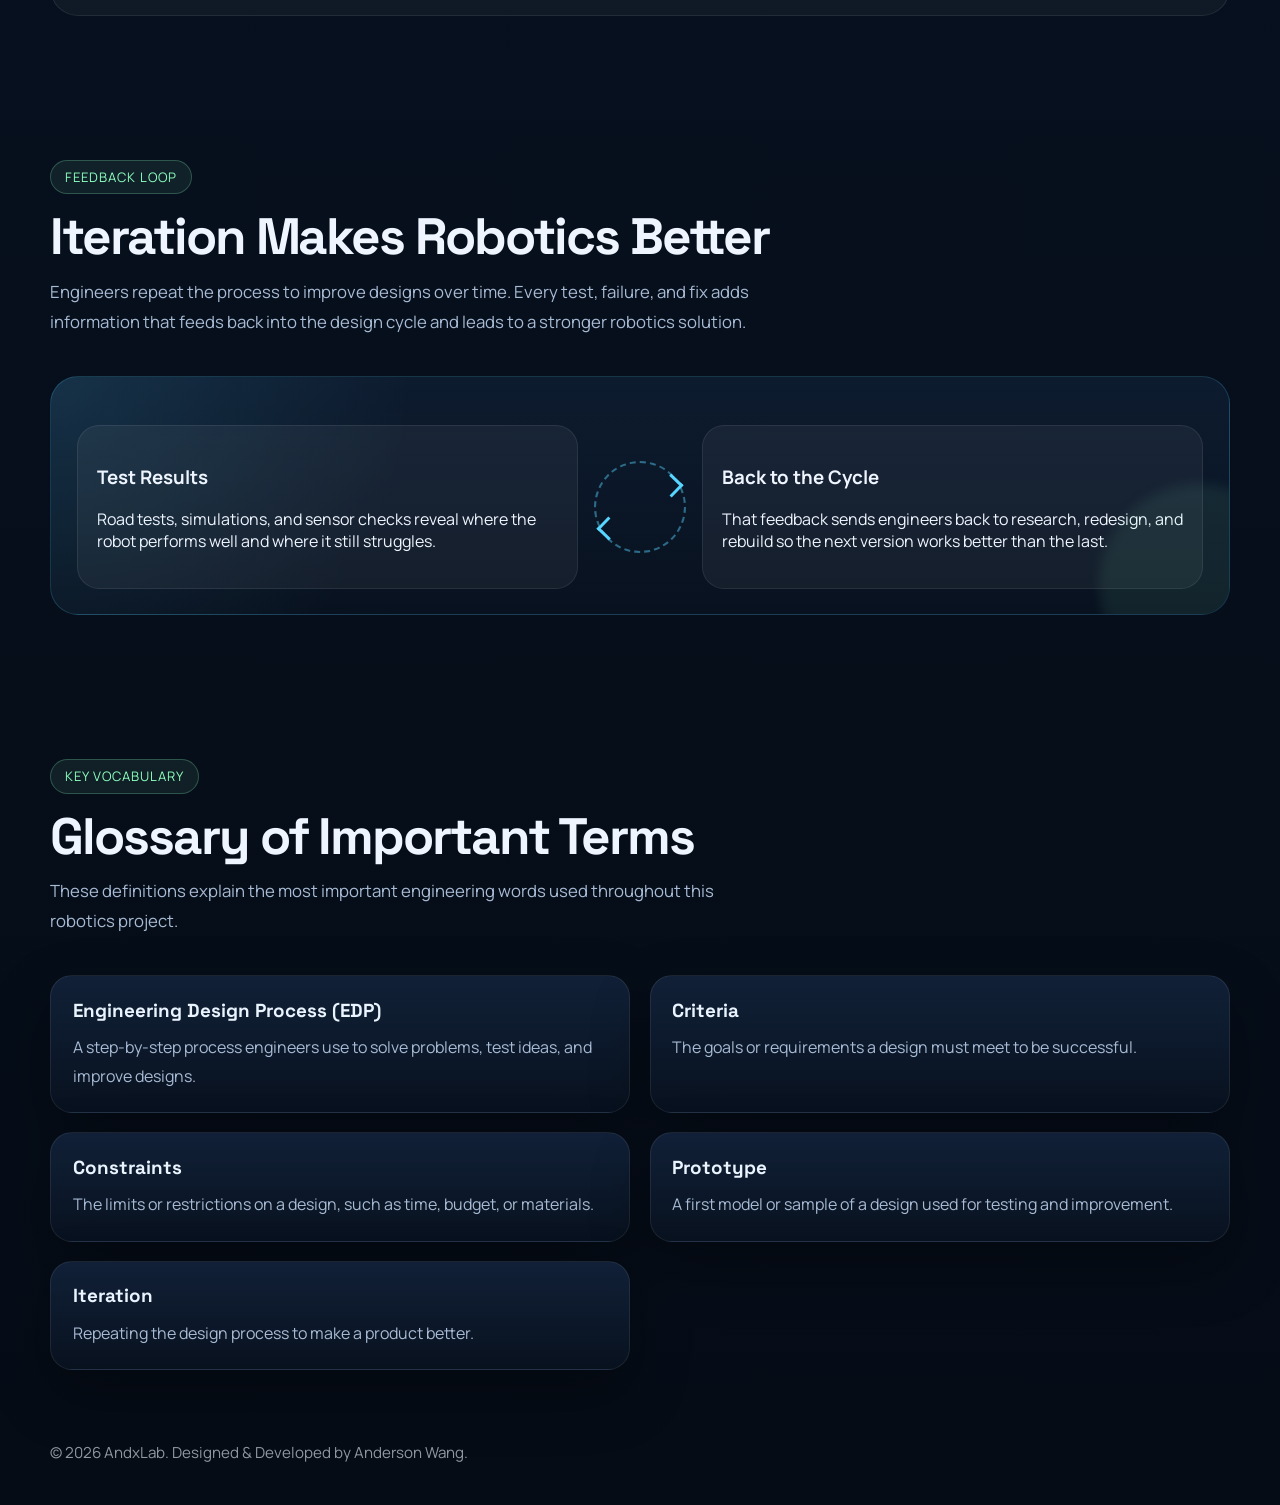
==== commit c5042555: "Final version" ====
--- a/edp.html
+++ b/edp.html
@@ -11,7 +11,6 @@
       rel="stylesheet"
     />
     <link rel="stylesheet" href="style.css" />
-
   </head>
   <body>
     <a class="page-home-button" href="index.html" aria-label="Back to homepage">
@@ -40,7 +39,7 @@
       <section class="hero">
         <div class="hero-grid">
           <div class="hero-copy reveal">
-            <span class="section-tag">Robotics Project</span>
+            <span class="section-tag">The logic of robotic innovation</span>
             <span class="hero-credit">Made by Anderson Wang</span>
             <h1 class="hero-title">
               The Engineering Design Process in Robotics
@@ -511,6 +510,5 @@
     </footer>
 
     <script src="script.js"></script>
-
   </body>
 </html>
--- a/style.css
+++ b/style.css
@@ -1093,6 +1093,38 @@
   }
 }
 
+@keyframes detailsReveal {
+  from {
+    opacity: 0;
+    transform: translateY(-10px);
+  }
+  to {
+    opacity: 1;
+    transform: translateY(0);
+  }
+}
+
+@supports selector(::details-content) {
+  .career-card,
+  .roadmap-step {
+    interpolate-size: allow-keywords;
+  }
+
+  .career-card::details-content,
+  .roadmap-step::details-content {
+    block-size: 0;
+    overflow: hidden;
+    transition:
+      block-size 0.5s cubic-bezier(0.16, 1, 0.3, 1),
+      content-visibility 0.5s allow-discrete;
+  }
+
+  .career-card[open]::details-content,
+  .roadmap-step[open]::details-content {
+    block-size: auto;
+  }
+}
+
 @media (max-width: 1100px) {
   .hero-grid,
   .process-layout,
@@ -1324,6 +1356,566 @@
   background: rgba(255, 255, 255, 0.085);
 }
 
+.home-source-action {
+  display: flex;
+  justify-content: center;
+  margin-top: 1.1rem;
+}
+
+.home-source-button {
+  display: inline-flex;
+  align-items: center;
+  justify-content: center;
+  min-width: min(100%, 260px);
+  padding: 0.85rem 1.2rem;
+  border: 1px solid rgba(87, 214, 255, 0.18);
+  border-radius: 999px;
+  color: var(--accent);
+  background: rgba(87, 214, 255, 0.07);
+  font-size: 0.88rem;
+  font-weight: 800;
+  letter-spacing: 0.06em;
+  transition:
+    transform 0.25s ease,
+    border-color 0.25s ease,
+    background 0.25s ease;
+}
+
+.home-source-button:hover {
+  transform: translateY(-3px);
+  border-color: rgba(141, 255, 191, 0.28);
+  color: var(--accent-2);
+  background: rgba(141, 255, 191, 0.08);
+}
+
+.source-list {
+  display: grid;
+  gap: 1rem;
+  margin-top: 2.4rem;
+}
+
+.source-card {
+  padding: 1.25rem;
+  border: 1px solid rgba(255, 255, 255, 0.08);
+  border-radius: 22px;
+  background: linear-gradient(
+    180deg,
+    rgba(18, 34, 58, 0.94),
+    rgba(9, 18, 32, 0.88)
+  );
+  box-shadow: var(--shadow);
+  transition:
+    transform 0.3s ease,
+    border-color 0.3s ease;
+}
+
+.source-card:hover {
+  transform: translateY(-4px);
+  border-color: rgba(87, 214, 255, 0.26);
+}
+
+.source-card h3,
+.source-card p {
+  margin: 0;
+}
+
+.source-card h3 {
+  font-family: "Space Grotesk", sans-serif;
+  letter-spacing: -0.03em;
+}
+
+.source-card p {
+  margin-top: 0.55rem;
+  color: var(--muted);
+  line-height: 1.7;
+}
+
+.source-card a {
+  display: inline-block;
+  margin-top: 0.8rem;
+  color: var(--accent);
+  font-weight: 800;
+  overflow-wrap: anywhere;
+}
+
+.source-card a:hover {
+  color: var(--accent-2);
+  text-decoration: underline;
+}
+
+.careers-hero .hero-panel {
+  transform: rotate(1deg);
+}
+
+.tech-compare-grid,
+.career-grid,
+.ctso-grid {
+  display: grid;
+  gap: 1.2rem;
+  margin-top: 2.4rem;
+}
+
+.tech-compare-grid {
+  grid-template-columns: repeat(3, minmax(0, 1fr));
+}
+
+.career-grid,
+.ctso-grid {
+  grid-template-columns: repeat(2, minmax(0, 1fr));
+}
+
+.tech-card {
+  position: relative;
+  overflow: hidden;
+}
+
+.tech-card::after {
+  content: "";
+  position: absolute;
+  inset: auto -48px -58px auto;
+  width: 150px;
+  height: 150px;
+  border-radius: 999px;
+  background: rgba(87, 214, 255, 0.08);
+  filter: blur(4px);
+}
+
+.tech-label {
+  display: inline-grid;
+  width: 3.1rem;
+  height: 3.1rem;
+  place-items: center;
+  border: 1px solid rgba(87, 214, 255, 0.22);
+  border-radius: 18px;
+  color: var(--accent);
+  background: rgba(87, 214, 255, 0.1);
+  font-family: "Space Grotesk", sans-serif;
+  font-weight: 700;
+}
+
+.tech-card h3 {
+  margin-top: 1rem;
+}
+
+.example-box {
+  position: relative;
+  z-index: 1;
+  margin-top: 1rem;
+  padding: 0.95rem 1rem;
+  border: 1px solid rgba(141, 255, 191, 0.16);
+  border-radius: 18px;
+  background: rgba(141, 255, 191, 0.06);
+  color: #dff7ea;
+  line-height: 1.65;
+}
+
+.career-card {
+  padding: 1.4rem;
+  border-radius: var(--radius);
+  background:
+    radial-gradient(
+      circle at top right,
+      rgba(87, 214, 255, 0.1),
+      transparent 34%
+    ),
+    linear-gradient(180deg, rgba(17, 31, 53, 0.9), rgba(10, 20, 35, 0.86));
+  border: 1px solid rgba(255, 255, 255, 0.08);
+  box-shadow: var(--shadow);
+  transition:
+    transform 0.3s ease,
+    border-color 0.3s ease;
+}
+
+.career-card:hover {
+  transform: translateY(-6px);
+  border-color: rgba(141, 255, 191, 0.28);
+}
+
+.career-card[open] {
+  border-color: rgba(87, 214, 255, 0.3);
+  box-shadow:
+    var(--shadow),
+    0 0 0 1px rgba(87, 214, 255, 0.08);
+}
+
+.career-card summary {
+  display: grid;
+  gap: 1rem;
+  list-style: none;
+  outline: none;
+  transition: transform 0.3s ease;
+}
+
+.career-card summary::-webkit-details-marker {
+  display: none;
+}
+
+.career-card summary::after {
+  content: "+";
+  position: absolute;
+  top: 1.35rem;
+  right: 1.35rem;
+  display: grid;
+  width: 2.1rem;
+  height: 2.1rem;
+  place-items: center;
+  border: 1px solid rgba(87, 214, 255, 0.2);
+  border-radius: 999px;
+  background: rgba(87, 214, 255, 0.08);
+  color: var(--accent);
+  font-size: 1.35rem;
+  font-weight: 800;
+  transition:
+    transform 0.25s ease,
+    background 0.25s ease;
+}
+
+.career-card[open] summary::after {
+  content: "-";
+  transform: rotate(180deg);
+  background: rgba(141, 255, 191, 0.1);
+  color: var(--accent-2);
+}
+
+.career-card-top {
+  display: flex;
+  gap: 1rem;
+  align-items: center;
+  padding-right: 2.5rem;
+}
+
+.career-icon {
+  display: inline-grid;
+  width: 3rem;
+  height: 3rem;
+  place-items: center;
+  flex: 0 0 auto;
+  border-radius: 18px;
+  background: linear-gradient(
+    135deg,
+    rgba(141, 255, 191, 0.22),
+    rgba(87, 214, 255, 0.16)
+  );
+  color: var(--accent-2);
+  font-family: "Space Grotesk", sans-serif;
+  font-weight: 700;
+}
+
+.career-card h3,
+.career-card p {
+  margin: 0;
+}
+
+.career-card p {
+  margin-top: 1rem;
+  color: var(--muted);
+  line-height: 1.75;
+}
+
+.career-card summary p {
+  margin-top: 0;
+}
+
+.expand-cue {
+  display: inline-flex;
+  width: fit-content;
+  align-items: center;
+  gap: 0.35rem;
+  padding: 0.48rem 0.75rem;
+  border: 1px solid rgba(141, 255, 191, 0.18);
+  border-radius: 999px;
+  color: var(--accent-2);
+  background: rgba(141, 255, 191, 0.07);
+  font-size: 0.82rem;
+  font-weight: 800;
+  letter-spacing: 0.04em;
+  text-transform: uppercase;
+}
+
+.career-card[open] .expand-cue {
+  border-color: rgba(87, 214, 255, 0.2);
+  color: var(--accent);
+  background: rgba(87, 214, 255, 0.08);
+}
+
+.career-expanded {
+  display: grid;
+  gap: 1rem;
+  margin-top: 1.1rem;
+  padding-top: 1.1rem;
+  border-top: 1px solid rgba(255, 255, 255, 0.08);
+  animation: detailsReveal 0.46s cubic-bezier(0.16, 1, 0.3, 1) both;
+}
+
+.career-detail {
+  display: grid;
+  gap: 0.35rem;
+  margin-top: 1rem;
+  padding: 0.95rem 1rem;
+  border: 1px solid rgba(255, 255, 255, 0.08);
+  border-radius: 18px;
+  background: rgba(255, 255, 255, 0.045);
+}
+
+.career-detail strong {
+  color: #eaf4ff;
+}
+
+.career-detail span {
+  color: var(--muted);
+  line-height: 1.65;
+}
+
+.career-expanded .career-detail {
+  margin-top: 0;
+}
+
+.salary-dashboard {
+  display: grid;
+  grid-template-columns: repeat(4, minmax(0, 1fr));
+  gap: 1rem;
+  margin-top: 2.4rem;
+  padding: 1.2rem;
+  border: 1px solid rgba(87, 214, 255, 0.16);
+  border-radius: 28px;
+  background:
+    radial-gradient(
+      circle at top left,
+      rgba(87, 214, 255, 0.12),
+      transparent 32%
+    ),
+    linear-gradient(180deg, rgba(15, 30, 52, 0.94), rgba(9, 18, 32, 0.9));
+  box-shadow: var(--shadow);
+}
+
+.salary-note {
+  grid-column: 1 / -1;
+  margin: 0.2rem 0 0;
+  color: rgba(238, 245, 255, 0.62);
+  font-size: 0.92rem;
+  line-height: 1.65;
+}
+
+.salary-tile {
+  padding: 1.15rem;
+  border-radius: 22px;
+  border: 1px solid rgba(255, 255, 255, 0.08);
+  background: rgba(255, 255, 255, 0.05);
+}
+
+.salary-tile span,
+.salary-tile strong {
+  display: block;
+}
+
+.salary-tile span {
+  color: var(--muted);
+  font-size: 0.92rem;
+}
+
+.salary-tile strong {
+  margin-top: 0.45rem;
+  color: var(--accent-2);
+  font-family: "Space Grotesk", sans-serif;
+  font-size: clamp(1.55rem, 2.8vw, 2.25rem);
+}
+
+.salary-tile p {
+  margin: 0.8rem 0 0;
+  color: var(--muted);
+  line-height: 1.65;
+}
+
+.roadmap {
+  display: grid;
+  grid-template-columns: repeat(6, minmax(0, 1fr));
+  gap: 1rem;
+  margin-top: 2.4rem;
+}
+
+.roadmap-step {
+  position: relative;
+  padding: 1.15rem;
+  border: 1px solid rgba(255, 255, 255, 0.08);
+  border-radius: 22px;
+  background: linear-gradient(
+    180deg,
+    rgba(18, 34, 58, 0.94),
+    rgba(9, 18, 32, 0.88)
+  );
+  min-height: 190px;
+  transition:
+    transform 0.32s ease,
+    border-color 0.32s ease,
+    box-shadow 0.32s ease,
+    background 0.32s ease;
+}
+
+.roadmap-step::after {
+  content: "";
+  position: absolute;
+  top: 2rem;
+  right: -1rem;
+  width: 1rem;
+  height: 1px;
+  background: rgba(87, 214, 255, 0.34);
+}
+
+.roadmap-step:last-child::after {
+  display: none;
+}
+
+.roadmap-step:hover,
+.roadmap-step[open] {
+  transform: translateY(-6px);
+  border-color: rgba(87, 214, 255, 0.3);
+  background: linear-gradient(
+    180deg,
+    rgba(23, 47, 78, 0.96),
+    rgba(9, 18, 32, 0.9)
+  );
+  box-shadow: 0 18px 42px rgba(87, 214, 255, 0.12);
+}
+
+.roadmap-step summary {
+  display: grid;
+  list-style: none;
+  outline: none;
+}
+
+.roadmap-step summary::-webkit-details-marker {
+  display: none;
+}
+
+.roadmap-step summary::after {
+  content: "+";
+  position: absolute;
+  top: 1.15rem;
+  right: 1.15rem;
+  display: grid;
+  width: 1.9rem;
+  height: 1.9rem;
+  place-items: center;
+  border: 1px solid rgba(87, 214, 255, 0.18);
+  border-radius: 999px;
+  background: rgba(87, 214, 255, 0.08);
+  color: var(--accent);
+  font-weight: 800;
+  transition:
+    transform 0.28s ease,
+    color 0.28s ease,
+    background 0.28s ease;
+}
+
+.roadmap-step[open] summary::after {
+  content: "-";
+  transform: rotate(180deg);
+  color: var(--accent-2);
+  background: rgba(141, 255, 191, 0.1);
+}
+
+.roadmap-step span {
+  display: inline-grid;
+  width: 2.4rem;
+  height: 2.4rem;
+  place-items: center;
+  border-radius: 999px;
+  background: rgba(87, 214, 255, 0.12);
+  color: var(--accent);
+  font-weight: 800;
+}
+
+.roadmap-step h3,
+.roadmap-step p {
+  margin: 0;
+}
+
+.roadmap-step h3 {
+  margin-top: 1rem;
+  padding-right: 1.9rem;
+}
+
+.roadmap-step p {
+  margin-top: 0.65rem;
+  color: var(--muted);
+  line-height: 1.65;
+}
+
+.roadmap-action {
+  margin-top: 1rem;
+  padding: 0.85rem 0.9rem;
+  border: 1px solid rgba(141, 255, 191, 0.16);
+  border-radius: 16px;
+  background: rgba(141, 255, 191, 0.065);
+  color: #dff7ea;
+  line-height: 1.6;
+  animation: detailsReveal 0.42s cubic-bezier(0.16, 1, 0.3, 1) both;
+}
+
+.roadmap-action strong {
+  color: var(--accent-2);
+}
+
+.job-flow {
+  display: grid;
+  grid-template-columns: repeat(9, auto);
+  gap: 0.7rem;
+  align-items: center;
+  justify-content: center;
+  margin-top: 2rem;
+  padding: 1.2rem;
+  border: 1px solid rgba(255, 255, 255, 0.08);
+  border-radius: 26px;
+  background: rgba(255, 255, 255, 0.04);
+  overflow-x: auto;
+}
+
+.flow-node {
+  min-width: 128px;
+  padding: 0.95rem 1rem;
+  border: 1px solid rgba(87, 214, 255, 0.18);
+  border-radius: 18px;
+  background: rgba(87, 214, 255, 0.08);
+  color: #eaf8ff;
+  font-weight: 800;
+  text-align: center;
+}
+
+.flow-node.final {
+  border-color: rgba(141, 255, 191, 0.28);
+  background: rgba(141, 255, 191, 0.1);
+  color: var(--accent-2);
+}
+
+.flow-connector {
+  color: var(--accent);
+  font-size: 1.35rem;
+  animation: pulse 2.8s ease-in-out infinite;
+}
+
+.takeaway-panel {
+  margin-top: 2.4rem;
+  padding: clamp(1.4rem, 4vw, 2.2rem);
+  border: 1px solid rgba(141, 255, 191, 0.22);
+  border-radius: 28px;
+  background:
+    radial-gradient(
+      circle at top right,
+      rgba(141, 255, 191, 0.12),
+      transparent 34%
+    ),
+    linear-gradient(180deg, rgba(16, 32, 54, 0.92), rgba(10, 22, 38, 0.78));
+  box-shadow: var(--shadow);
+}
+
+.takeaway-panel p {
+  max-width: 880px;
+  margin: 0;
+  color: #d9ecff;
+  font-size: 1.12rem;
+  line-height: 1.85;
+}
+
 @media (max-width: 680px) {
   .home-main {
     padding: 1rem;
@@ -1333,3 +1925,38 @@
     grid-template-columns: 1fr;
   }
 }
+
+@media (max-width: 1100px) {
+  .tech-compare-grid,
+  .salary-dashboard,
+  .roadmap {
+    grid-template-columns: repeat(2, minmax(0, 1fr));
+  }
+
+  .roadmap-step::after {
+    display: none;
+  }
+}
+
+@media (max-width: 760px) {
+  .careers-hero .hero-panel {
+    transform: none;
+  }
+
+  .tech-compare-grid,
+  .career-grid,
+  .ctso-grid,
+  .salary-dashboard,
+  .roadmap {
+    grid-template-columns: 1fr;
+  }
+
+  .job-flow {
+    grid-template-columns: 1fr;
+  }
+
+  .flow-connector {
+    animation: none;
+    transform: rotate(90deg);
+  }
+}
